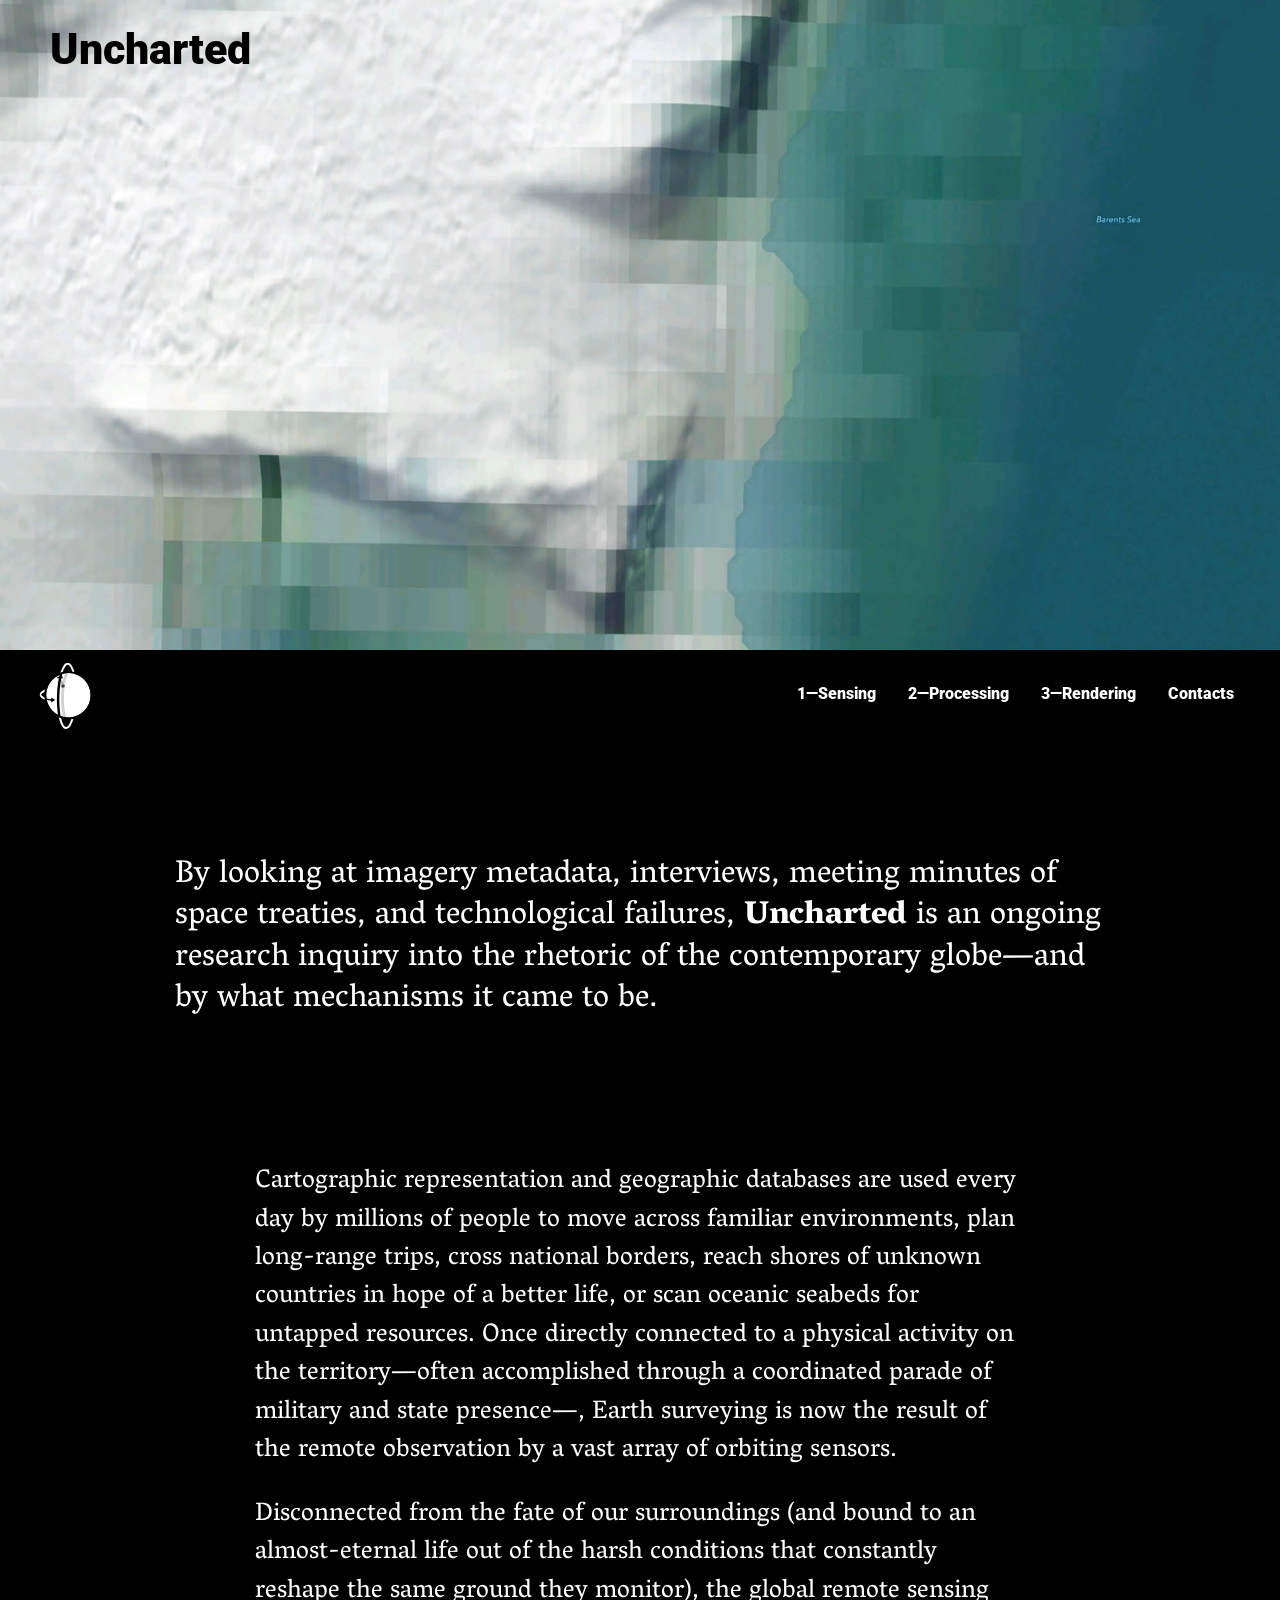
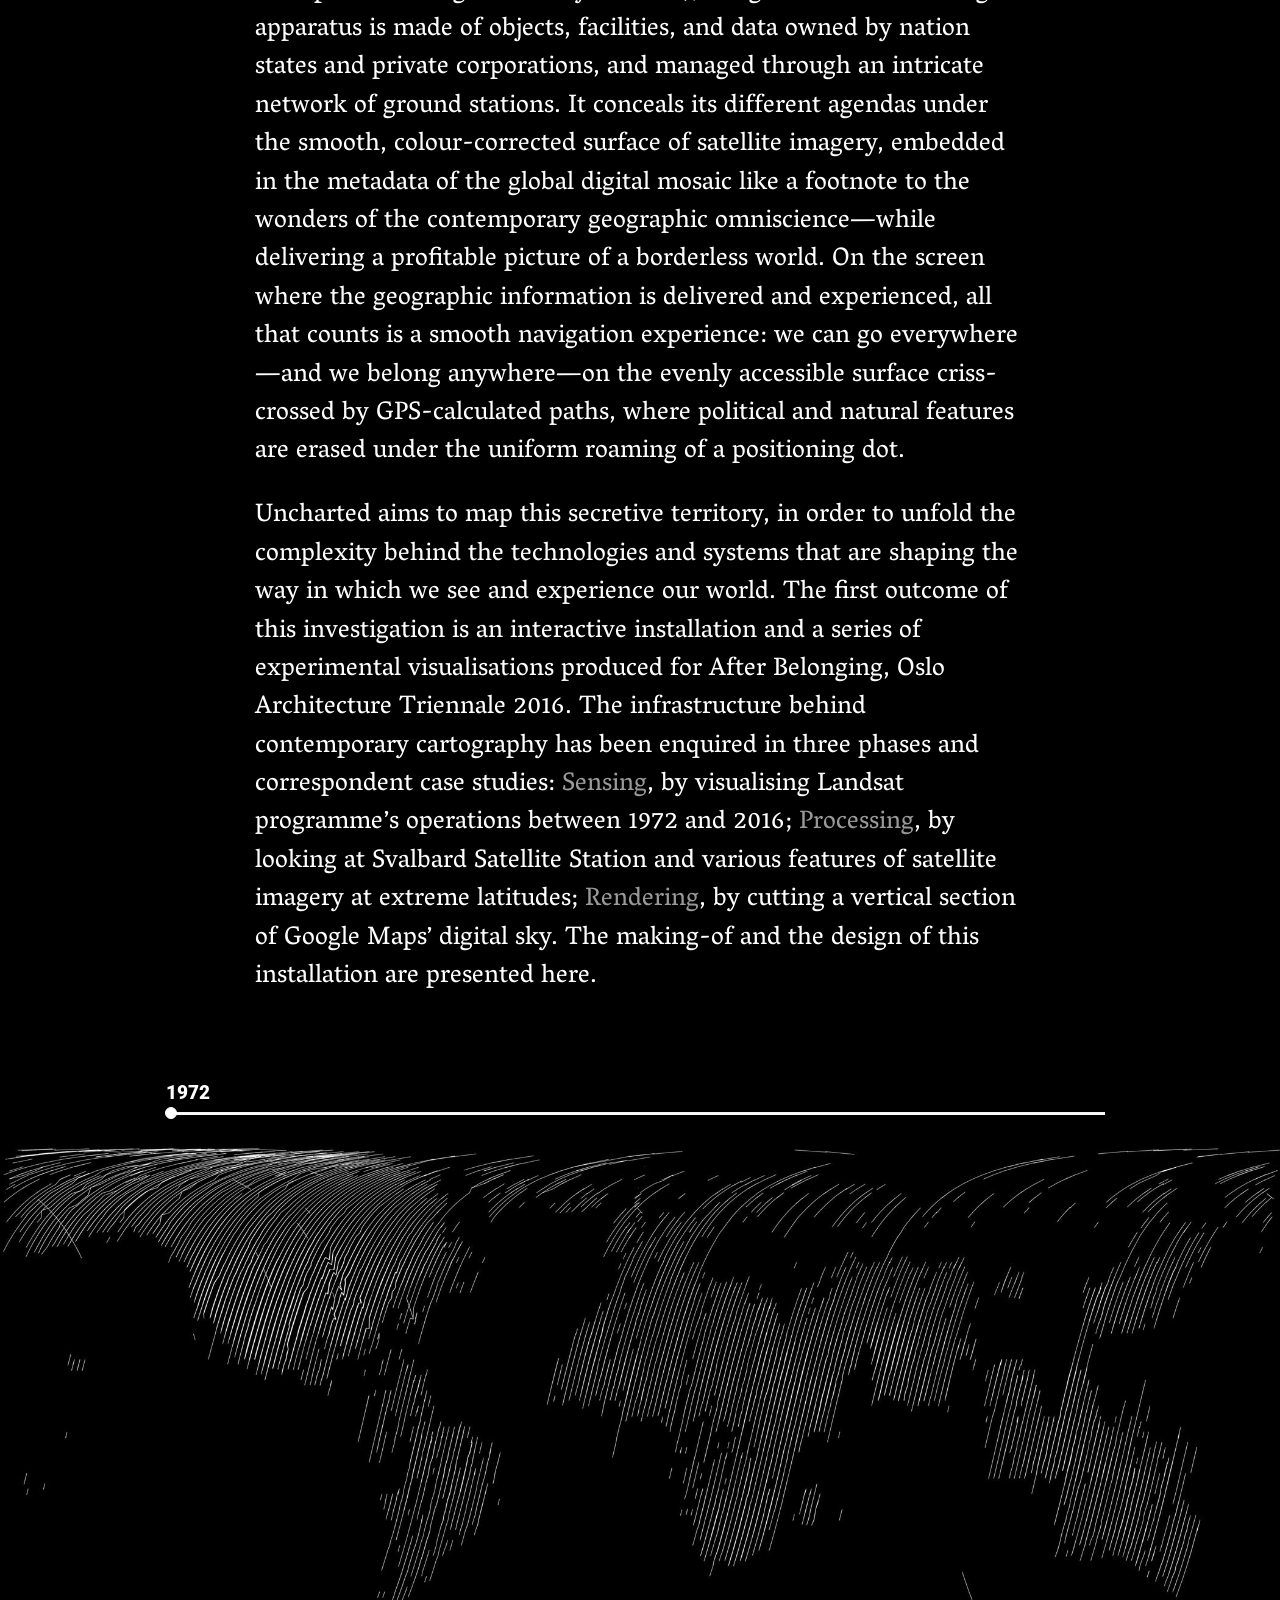
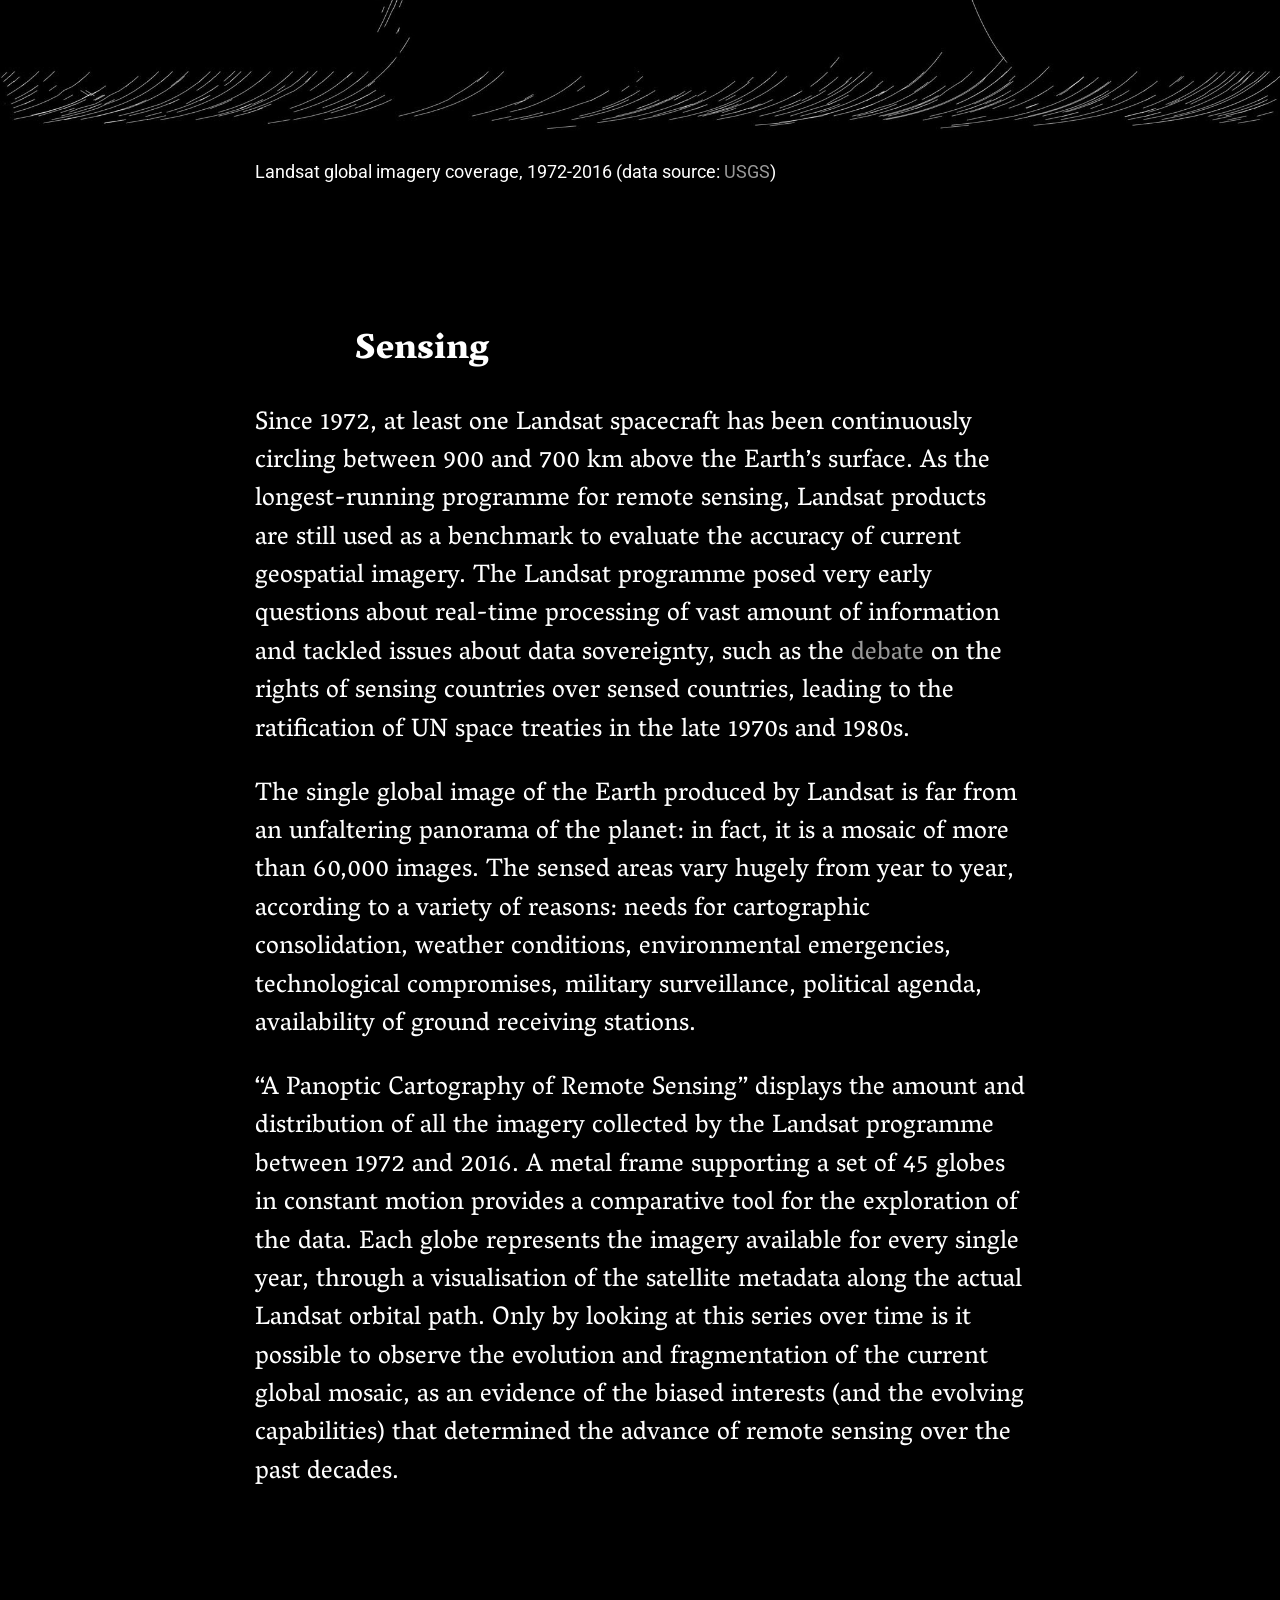
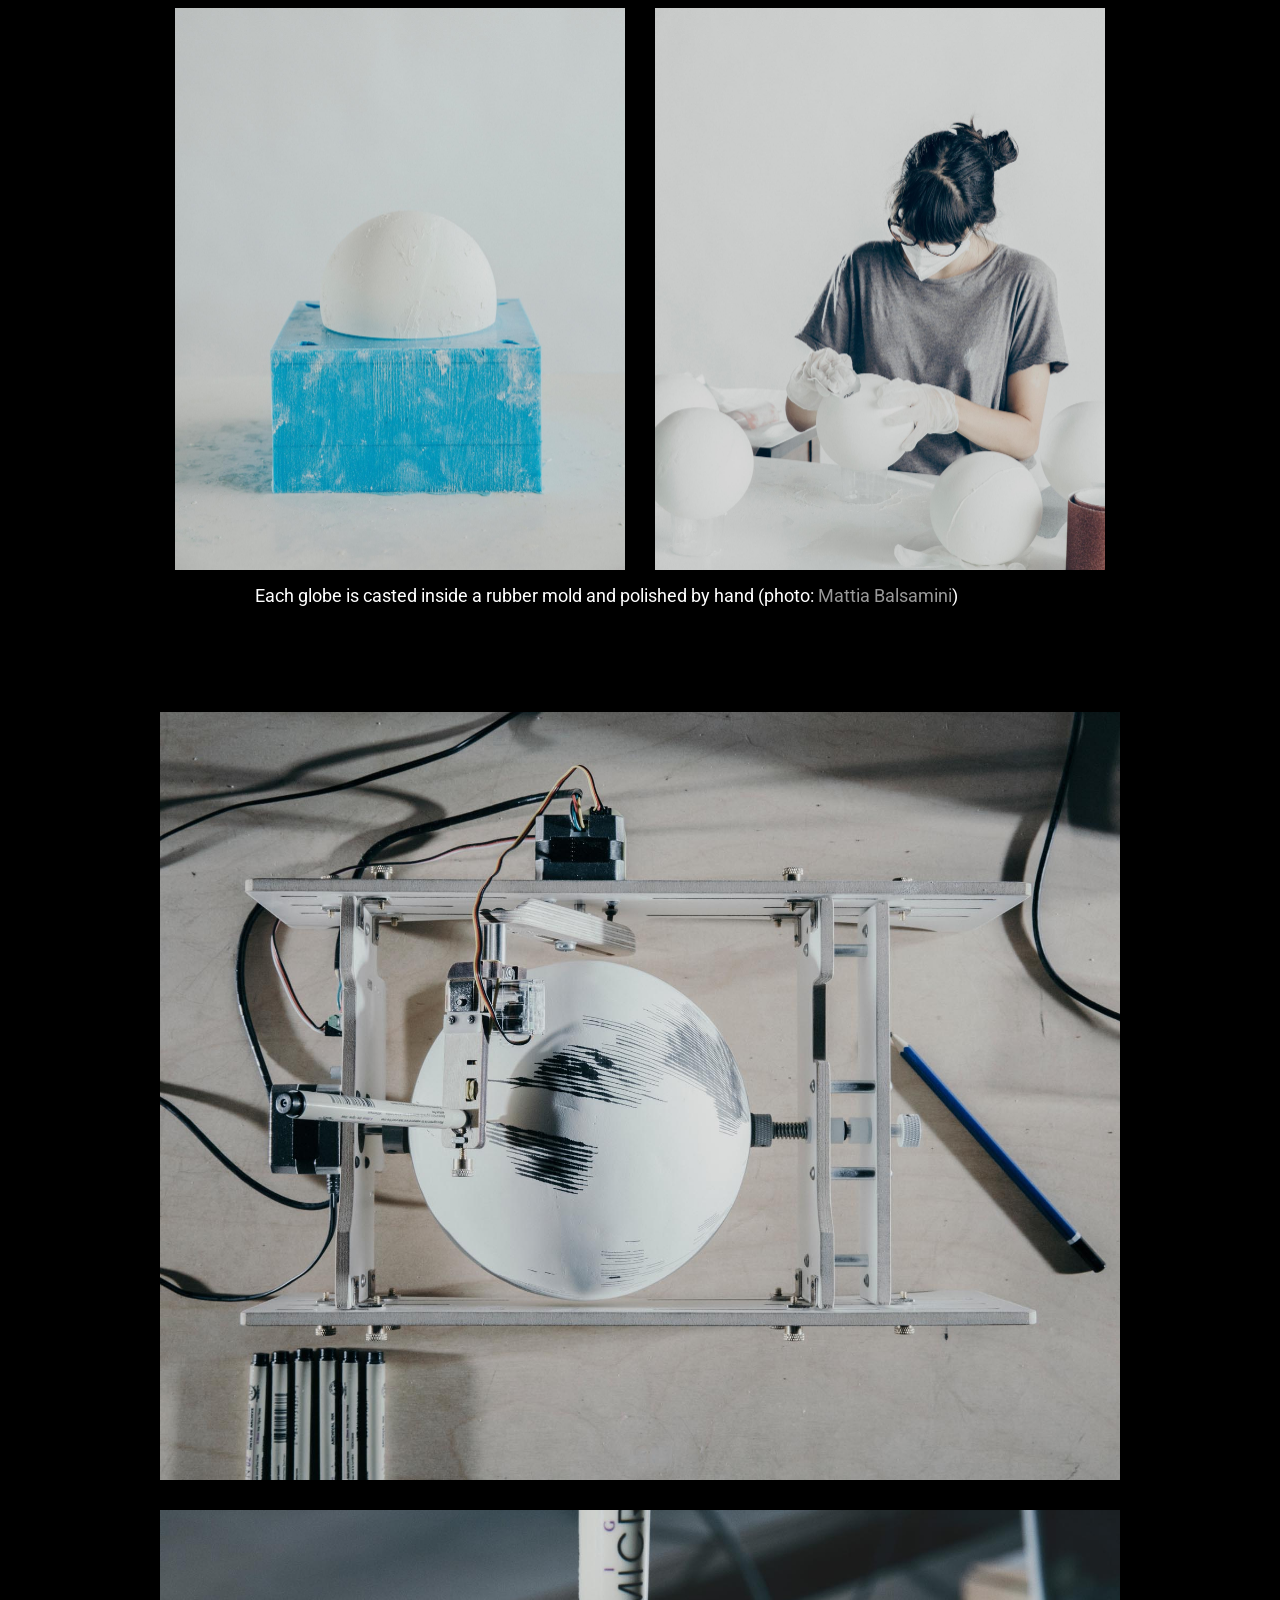
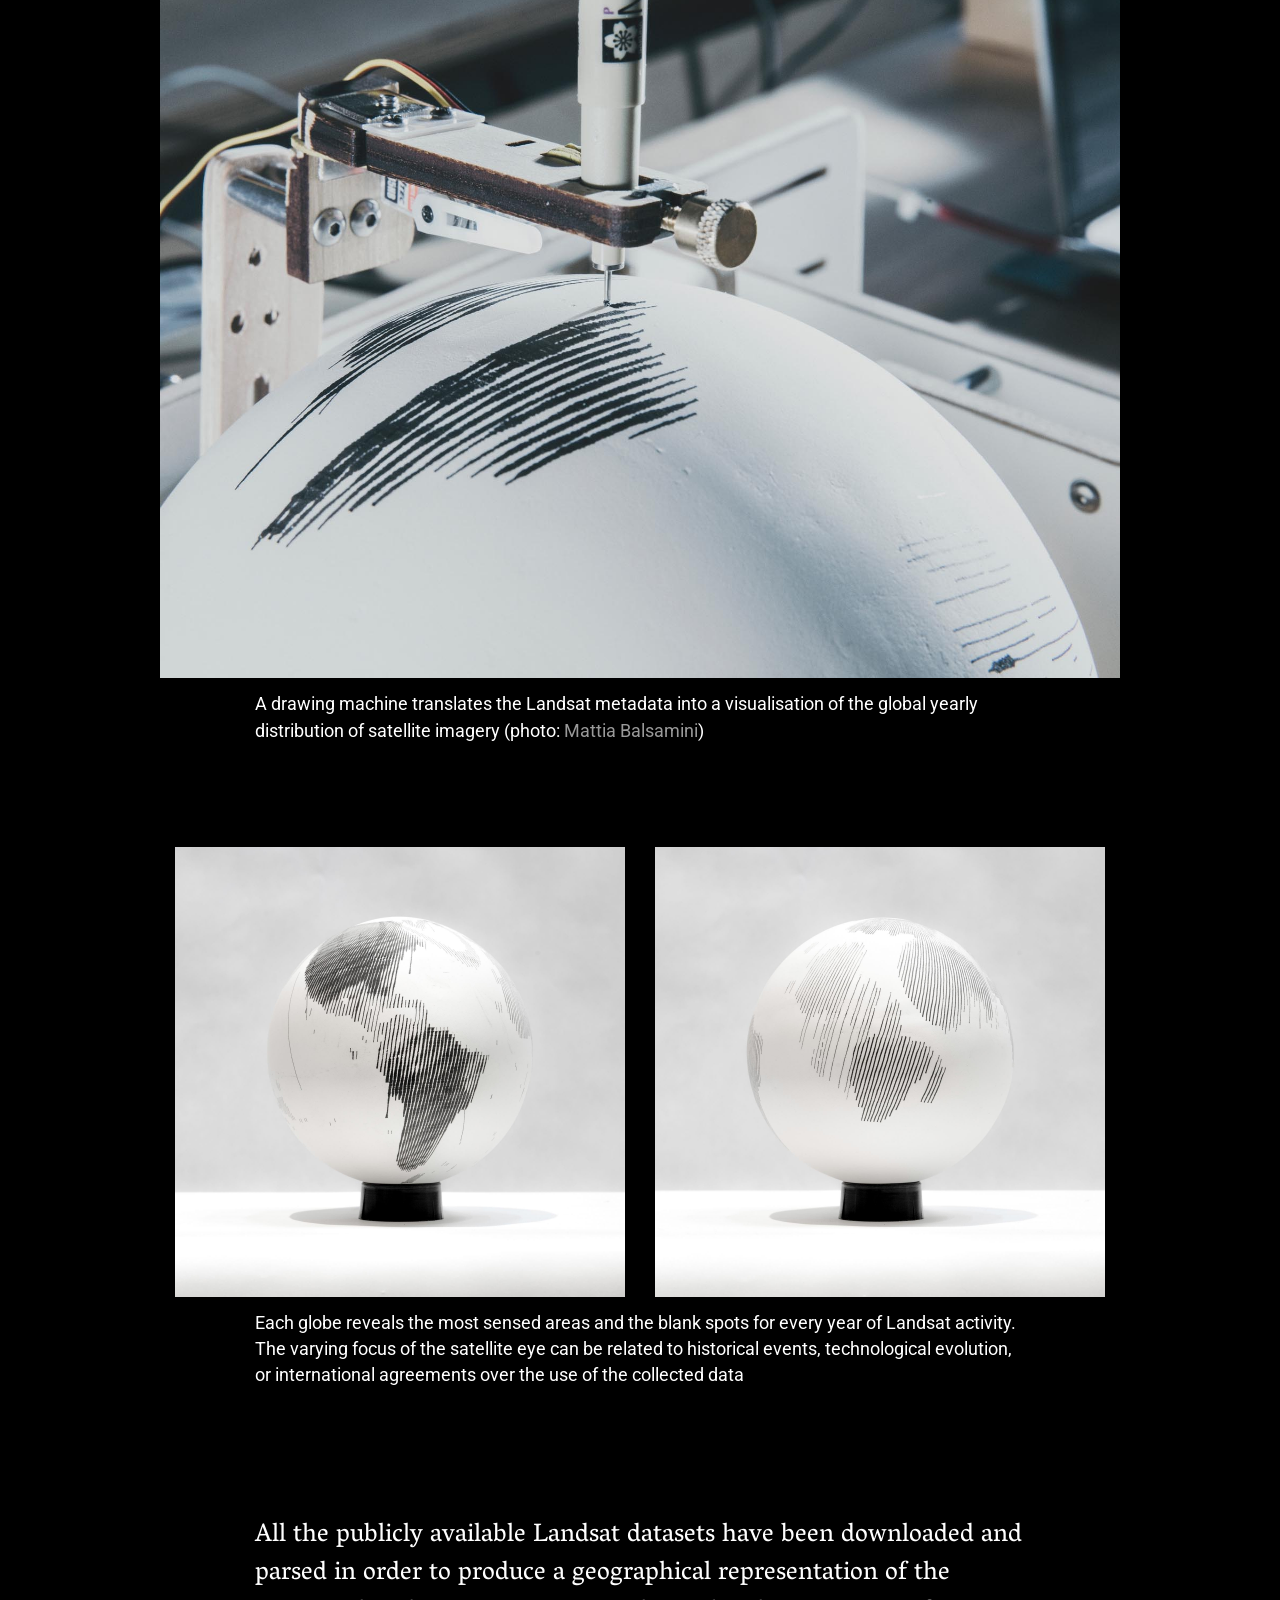
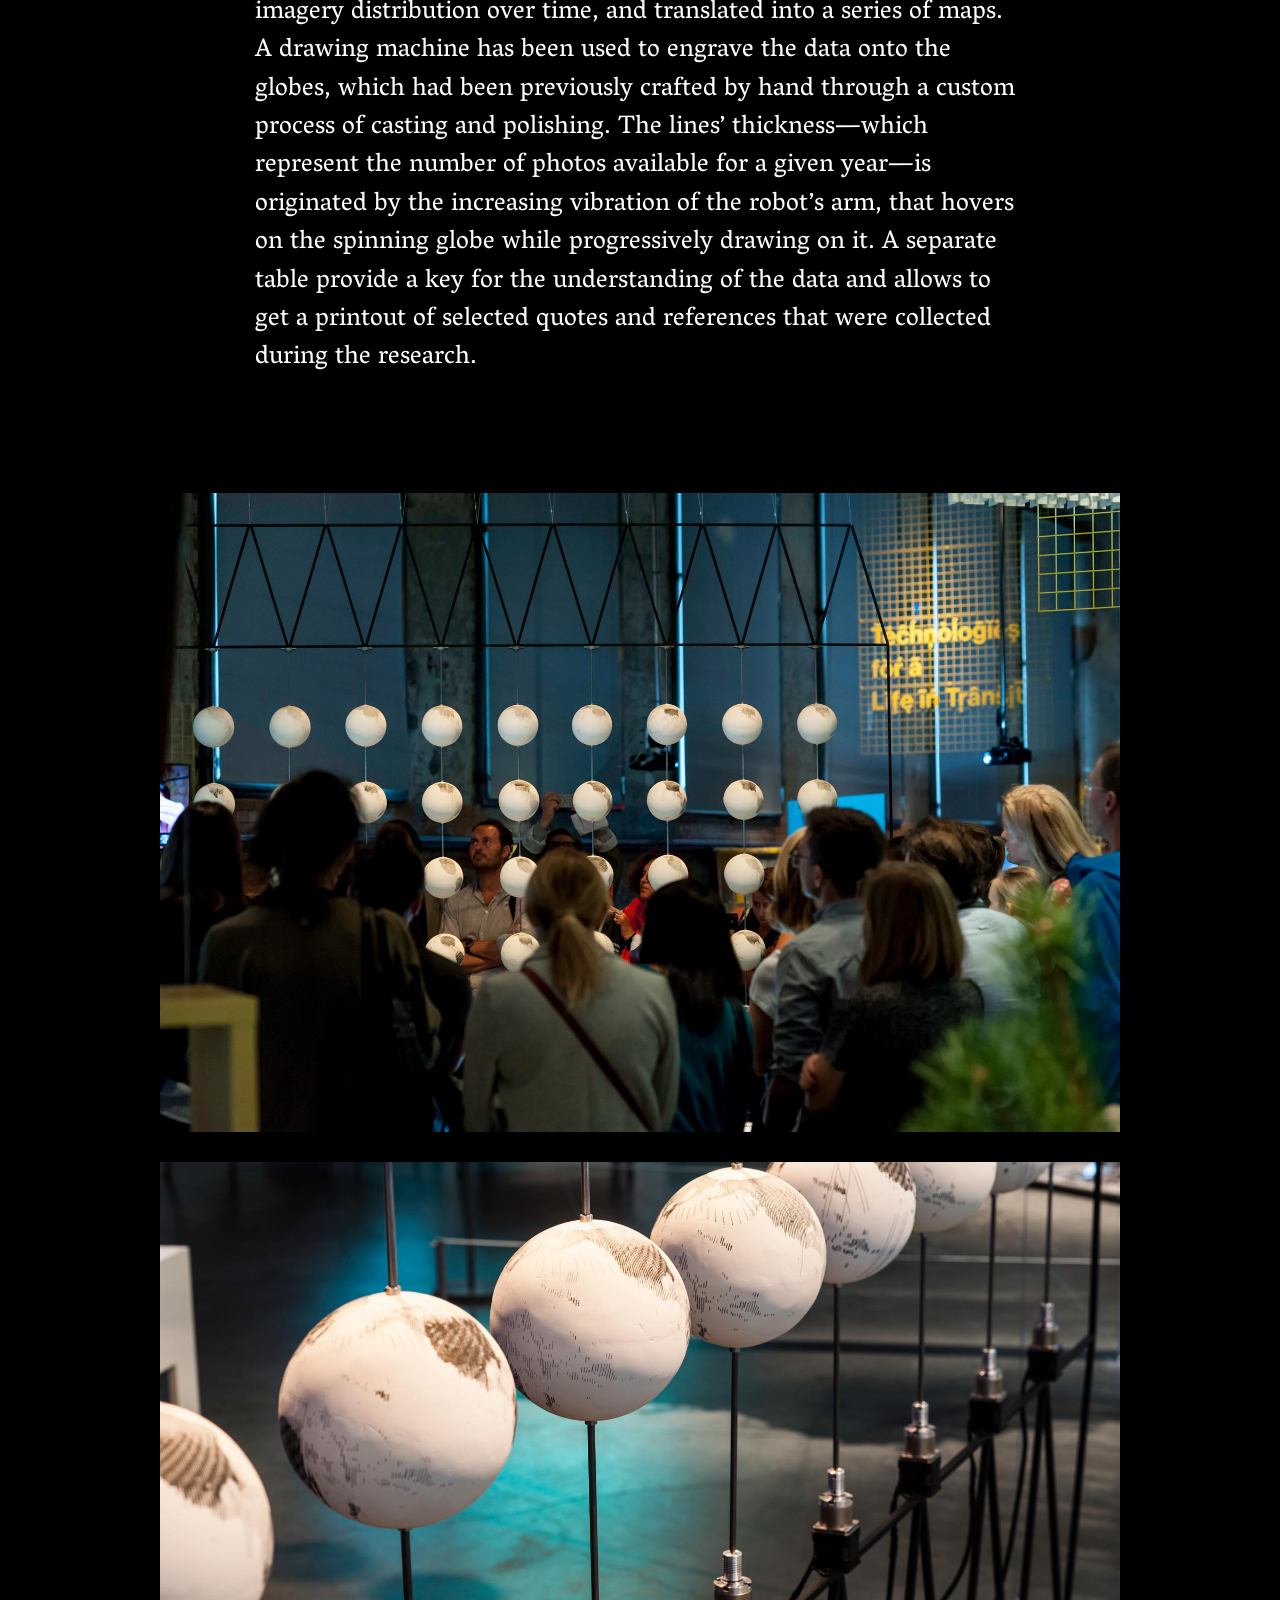
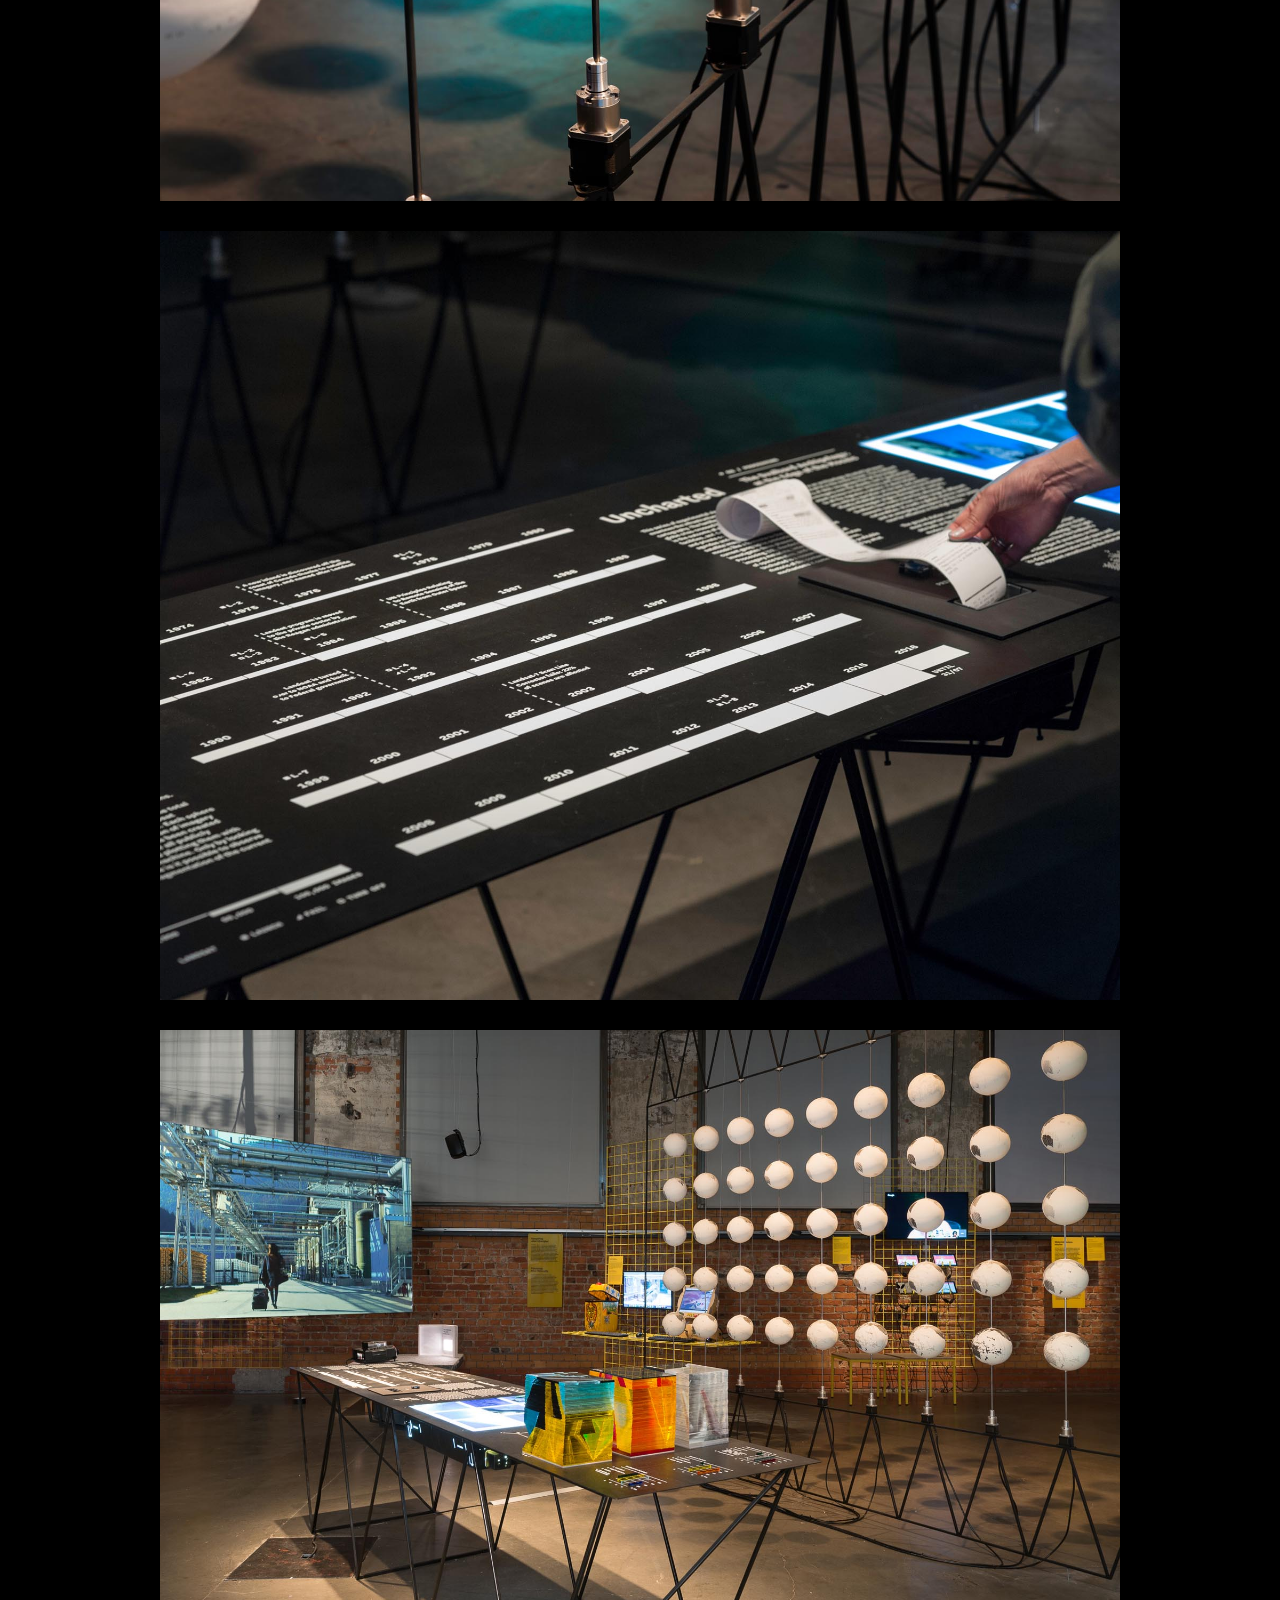
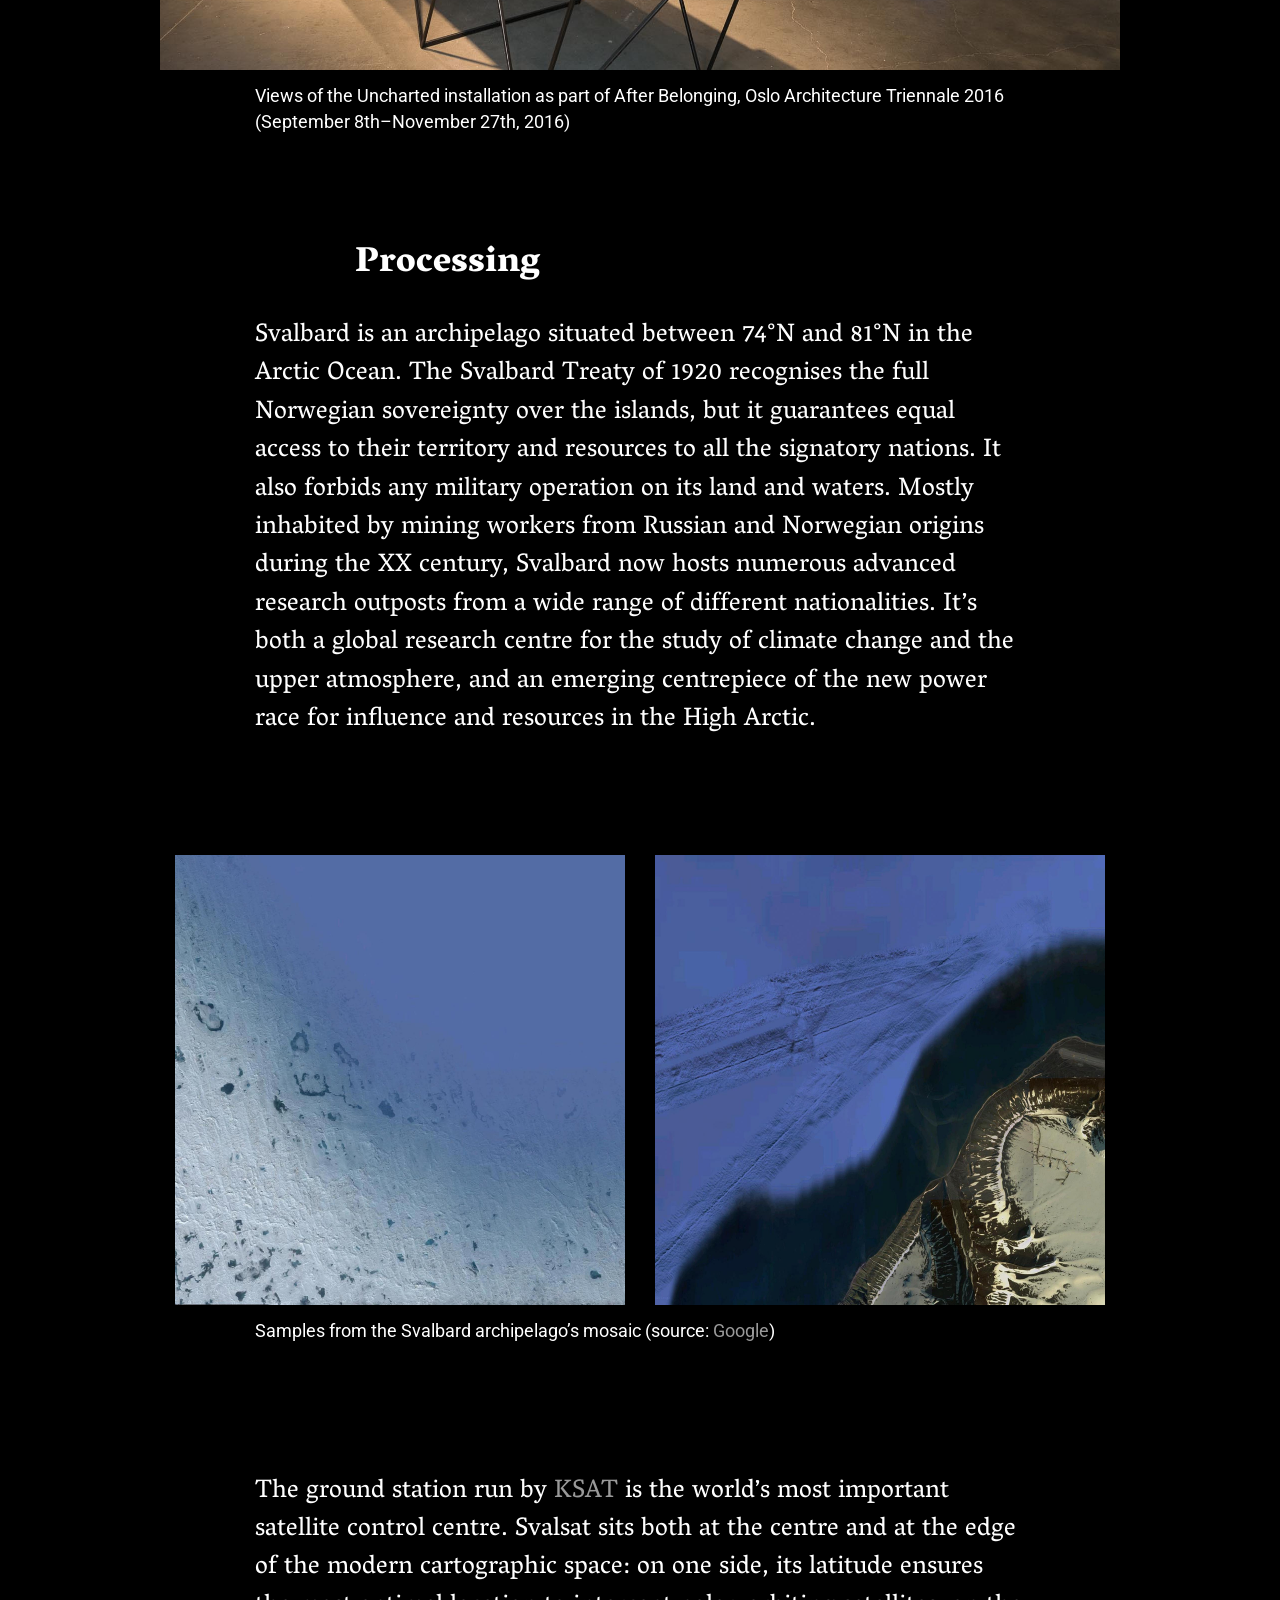
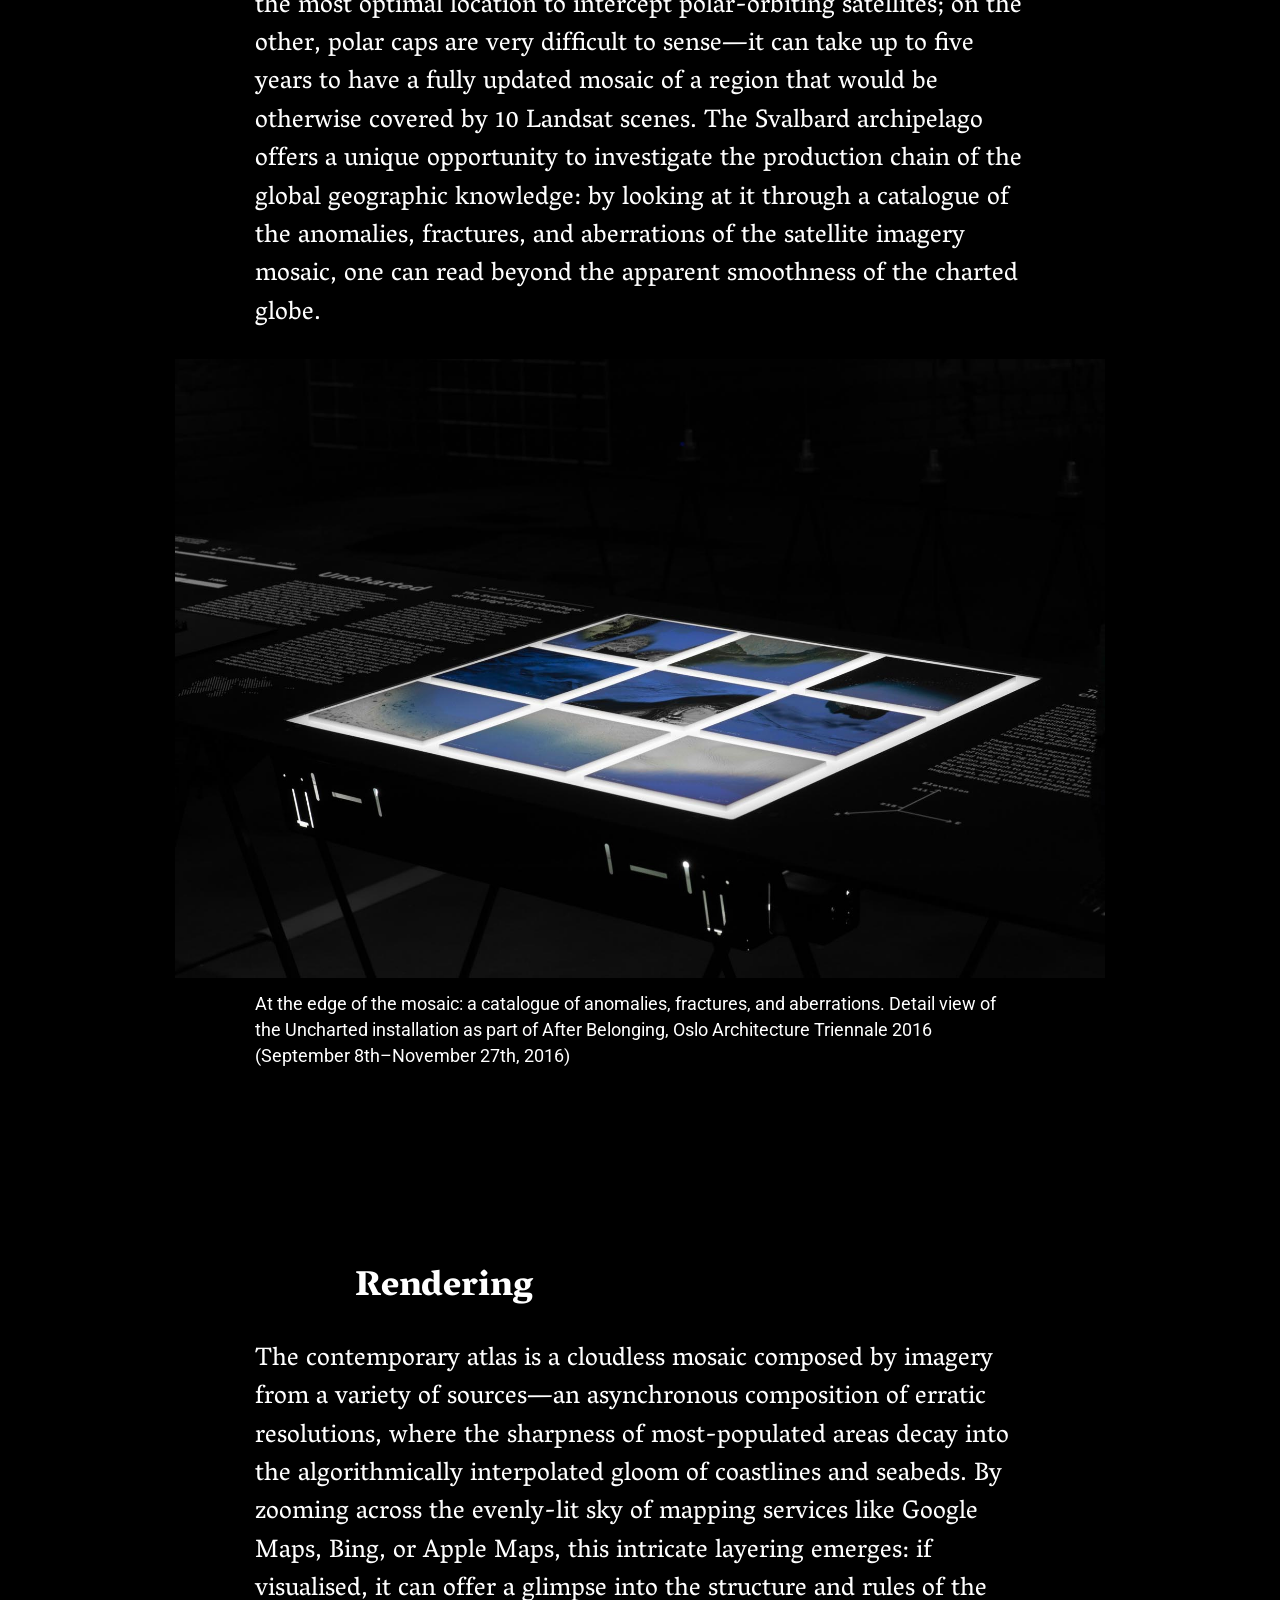
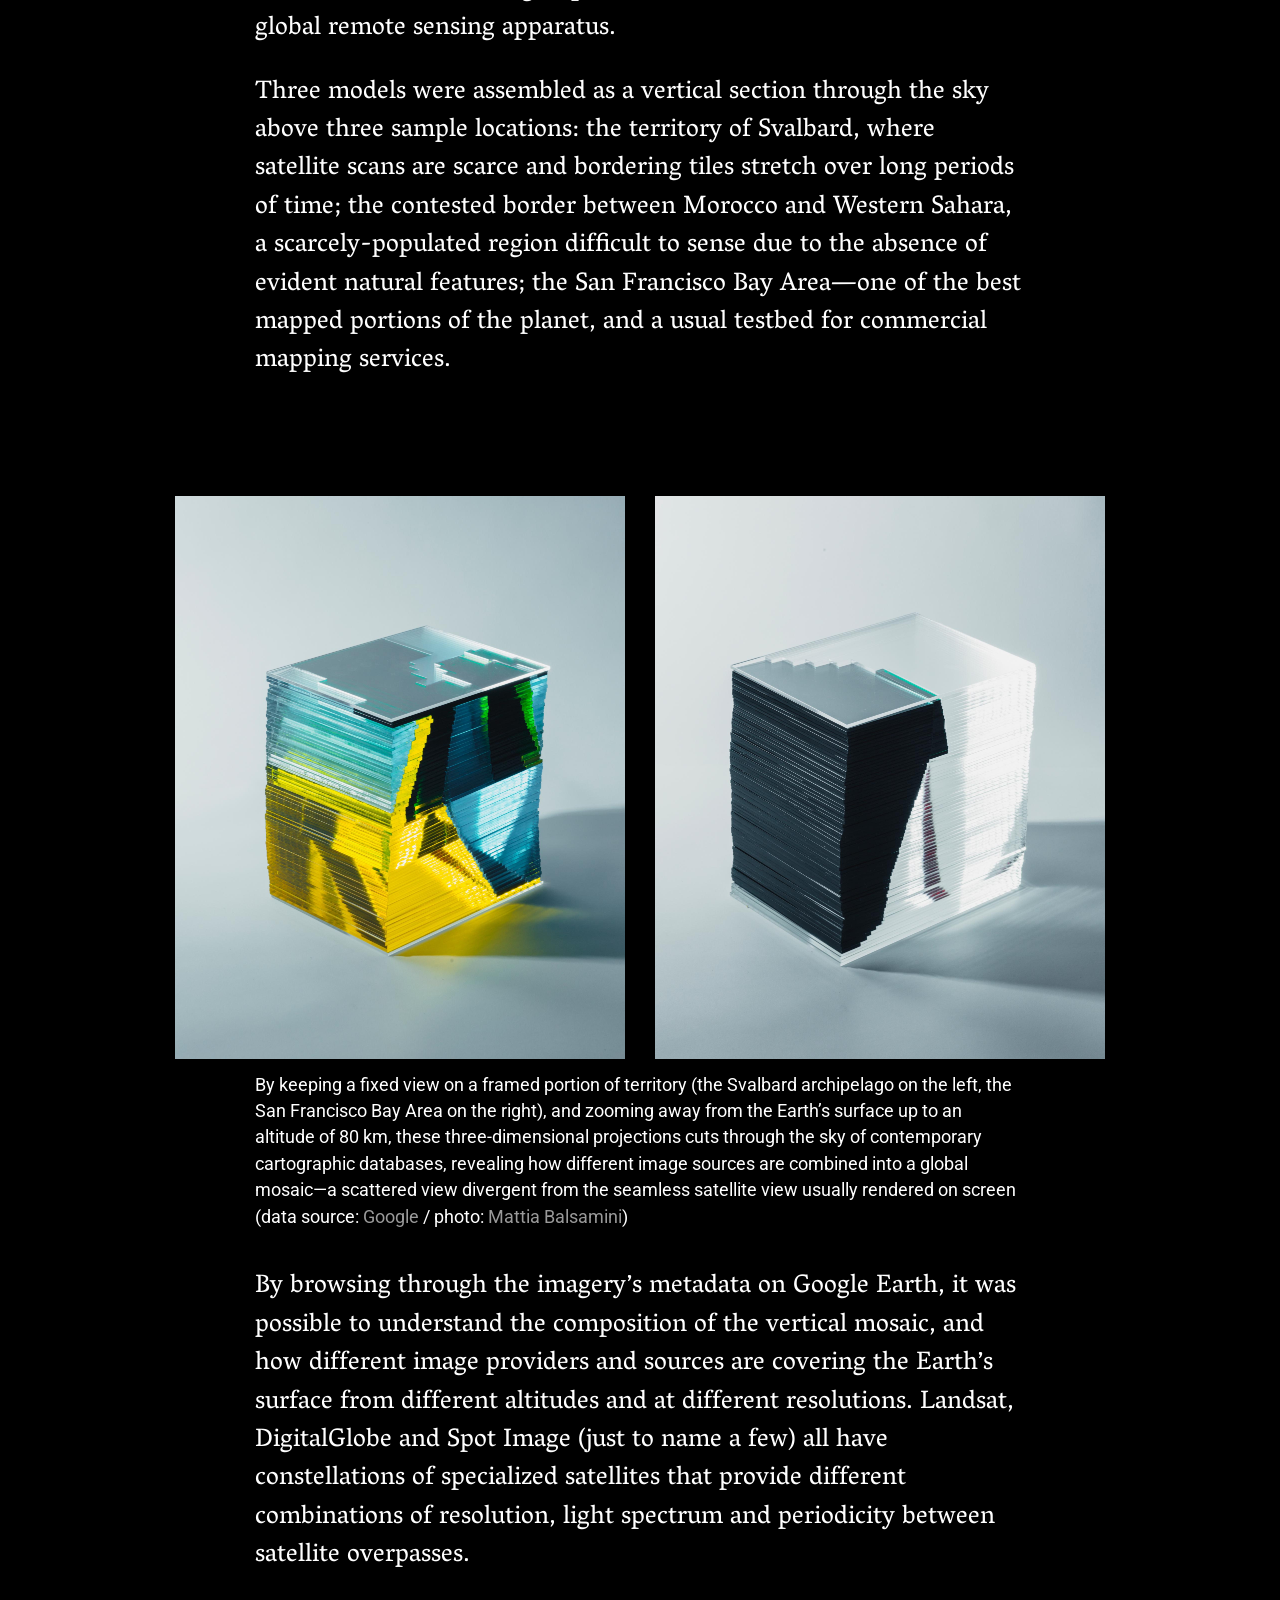
==== explore.html @ 9c5b3fd6 "Restore 2016 site for redeployment   - HTTPS on CDN script + OG meta tags   - Fix GLSL typo in inlin" ====
<!doctype html>
<html class="no-js" lang="en" dir="ltr">
  <head>
    <meta charset="utf-8">
    <meta http-equiv="x-ua-compatible" content="ie=edge">
    <meta content='width=device-width, initial-scale=1.0, maximum-scale=1.0, user-scalable=0' name='viewport' />
    <meta property="og:image" content="https://uncharted.ooo/images/explore/svalbardfb.jpg" />
    <title>Uncharted</title>
    <meta property="og:title" content="Uncharted" />
    <meta property="og:url" content="https://uncharted.ooo" />
    <link rel="stylesheet" href="css/foundation.min.css">
    <link href="css/nouislider.css" rel="stylesheet">
    <link rel="stylesheet" href="css/explore.css">
    <link rel="stylesheet" href="css/common.css">
    <link rel="icon" type="image/png" href="icon.png" />
    <link href="https://fonts.googleapis.com/css?family=Roboto:400,900" rel="stylesheet">
    <link href="https://fonts.googleapis.com/css?family=Vesper+Libre:400,900" rel="stylesheet">
  </head>

  <body>




    <div id="big-image-top" data-magellan-target="big-image-top" data-stellar-background-ratio="0.8" class="big-image-container no-padding">
      <h1 class="big-text"  onclick="window.location.href='index.html'" >Uncharted</h1>
    </div>

    <div id="big-image-compenser" class="noMobile"></div>

    <header class="nav_bar ">





      <div id="responsive-menu">

      <div class="top-bar-left">
          <ul class="dropdown menu" data-magellan>
          <li><a href="#big-image-top"><img id="logonav" src="images/explore/logo.svg"></a></li>
          </ul>
      </div>
        <div class="top-bar-right noMobile">
          <ul class="dropdown menu " data-magellan>
            <!-- <li><a class="cool" href="#research">Research</a></li> -->
            <li><a class="cool" href="#sensing">1&mdash;Sensing</a></li>
            <li><a class="cool" href="#processing">2&mdash;Processing</a></li>
            <li><a class="cool" href="#rendering">3&mdash;Rendering</a></li>
            <li><a class="cool" href="#contacts">Contacts</a></li>
          </ul>
        </div>
        <div class="top-bar-right noDesktop">

         <a id="menu">Menu</a>

          <ul id="menuMobile" class="f-dropdown dropdown menu" data-dropdown-content data-magellan aria-hidden="true" tabindex="-1" style="display: none;">
            <!-- <li><a class="cool" href="#research">Research</a></li> -->
            <li><a class="amobile" href="#sensing">1&mdash;Sensing</a></li>
            <li><a class="amobile" href="#processing">2&mdash;Processing</a></li>
            <li><a class="amobile" href="#rendering">3&mdash;Rendering</a></li>
            <li><a class="amobile" href="#contacts">Contacts</a></li>
          </ul>



        </div>
      </div>

    

</header>
       



    <div class="row">

      <div class="spacer"></div>
      <div class="large-12  medium-12 columns">

        <p class="explore-text medium" > 


        By looking at imagery metadata, interviews, meeting minutes of space treaties, and technological failures, 
        <span class="bold">Uncharted </span> is an ongoing research inquiry into the rhetoric of the contemporary globe—and by what mechanisms it came to be.




        </p>

        <div class="spacer"></div>
      </div>
    </div>




    <div class="row">
 
      <div id="research" data-magellan-target="research" data class="large-10 large-offset-1 medium-12 columns">

        <p class="explore-text">Cartographic representation and geographic databases are used every day by millions of people to move across familiar environments, plan long-range trips, cross national borders, reach shores of unknown countries in hope of a better life, or scan oceanic seabeds for untapped resources. Once directly connected to a physical activity on the territory—often accomplished through a coordinated parade of military and state presence—, Earth surveying is now the result of the remote observation by a vast array of orbiting sensors.
        </p>
        <p class="explore-text">


        Disconnected from the fate of our surroundings (and bound to an almost-eternal life out of the harsh conditions that constantly reshape the same ground they monitor), the global remote sensing apparatus is made of objects, facilities, and data owned by nation states and private corporations, and managed through an intricate network of ground stations. It conceals its different agendas under the smooth, colour-corrected surface of satellite imagery, embedded in the metadata of the global digital mosaic like a footnote to the wonders of the contemporary geographic omniscience—while delivering a profitable picture of a borderless world. On the screen where the geographic information is delivered and experienced, all that counts is a smooth navigation experience: we can go everywhere—and we belong anywhere—on the evenly accessible surface criss-crossed by GPS-calculated paths, where political and natural features are erased under the uniform roaming of a positioning dot.
        </p>
        <p class="explore-text">


        Uncharted aims to map this secretive territory, in order to unfold the complexity behind the technologies and systems that are shaping the way in which we see and experience our world. The first outcome of this investigation is an interactive installation and a series of experimental visualisations produced for After Belonging, Oslo Architecture Triennale 2016. The infrastructure behind contemporary cartography has been enquired in three phases and correspondent case studies: <a class="" href="#sensing">Sensing</a>, by visualising Landsat programme’s operations between 1972 and 2016; <a class="" href="#processing">Processing</a>, by looking at Svalbard Satellite Station and various features of satellite imagery at extreme latitudes; <a class="" href="#rendering">Rendering</a>, by cutting a vertical section of Google Maps’ digital sky. The making-of and the design of this installation are presented here.

        </p>

      </div>
    </div>

<div id="touchMap">
    <div class="row">


      <div class="spacer" id="sensing" data-magellan-target="sensing" ></div>
      <div class="small-12 columns ">
        <div id="slider-step"></div>
      </div>
    </div>

    <embed id="slider-step-image"  src="images/texture/drawn_1972.jpg" />

    <div id="hand-holder"><img id="handimg" src="images/hand.svg" /></div>

</div>
  <div class="row">
    <div class="large-10 large-offset-1 columns">
      <p class="explore-text excerpt">Landsat global imagery coverage, 1972-2016 (data source: <a target="_blank" href="http://landsat.usgs.gov/USGSLandsatGlobalArchive.php">USGS</a>)</p>
    </div>
    <div class="spacer"></div>
  </div>



    <div class="row">
      <div class="large-10 large-offset-1 medium-12 columns">
        <div class="spacer" ></div>

        <h3  class="explore-text subtitle">Sensing</h3>

      </div>
    </div>


    <div class="row">
    
      <div data class="large-10 large-offset-1 medium-12 columns">

        <p class="explore-text">Since 1972, at least one Landsat spacecraft has been continuously circling between 900 and 700 km above the Earth’s surface. As the longest-running programme for remote sensing, Landsat products are still used as a benchmark to evaluate the accuracy of current geospatial imagery. The Landsat programme posed very early questions about real-time processing of vast amount of information and tackled issues about data sovereignty, such as the <a target="_blank" href="http://www.spacelaw.olemiss.edu/resources/pdfs/unprincip.pdf">debate</a> on the rights of sensing countries over sensed countries, leading to the ratification of UN space treaties in the late 1970s and 1980s.

        </p>
        <p class="explore-text">


        The single global image of the Earth produced by Landsat is far from an unfaltering panorama of the planet: in fact, it is a mosaic of more than  60,000 images. The sensed areas vary hugely from year to year, according to a variety of reasons: needs for cartographic consolidation, weather  conditions, environmental emergencies, technological compromises, military surveillance, political agenda, availability of ground receiving  stations. 
  
        </p>
        <p class="explore-text">
  
        “A Panoptic Cartography of Remote Sensing” displays the amount and distribution of all the imagery collected by the Landsat programme between 1972  and 2016. A metal frame supporting a set of 45 globes in constant motion provides a comparative tool for the exploration of the data. Each globe represents the imagery available for every single year, through a visualisation of the satellite metadata along the actual Landsat orbital path.  Only by looking at this series over time is it possible to observe the evolution and fragmentation of the current global mosaic, as an evidence of the biased interests (and the evolving capabilities) that determined the advance of remote sensing over the past decades.
  
        </p>

         <div class="spacer"></div>

      </div>
    </div>



    <div class="row">
      <div class="medium-6 small-12 columns">
      <img src="images/explore/Uncharted_Balsamini_StudioFolder_08.jpg">
      <div class="spacer noDesktop"></div>
        
      
      </div>
      <div class="medium-6 small-12 columns">
        
        <img src="images/explore/Uncharted_Balsamini_StudioFolder_15.jpg">
      
      </div>
    </div>
    <div class="row">
      <div class="large-10 large-offset-1 columns">
         <p class="explore-text excerpt">Each globe is casted inside a rubber mold and polished by hand (photo: <a target="_blank" href="http://www.mattiabalsamini.com/">Mattia Balsamini</a>)</p>
      </div>
    </div>


    <div class="spacer"></div>

       <div class="row">
 

      <div  class="large-12 columns no-padding"   >
        
        <img alt="" src="images/explore/Uncharted_Balsamini_StudioFolder_22.jpg">

      </div>
    </div>

   <div class="row">
      <div class="spacer_small"></div>
      <div  class="large-12 columns no-padding "   >
        
        <img alt="" src="images/explore/Uncharted_Balsamini_StudioFolder_23.jpg">

      </div>
    </div>
      <div class="row">
      <div class="large-10 large-offset-1 columns">
         <p class="explore-text excerpt">A drawing machine translates the Landsat metadata into a visualisation of the global yearly distribution of satellite imagery (photo: <a target="_blank" href="http://www.mattiabalsamini.com/">Mattia Balsamini</a>)</p>
      </div>
 
    </div>

    <div class="spacer"></div>

    <div class="row">

      <div class="medium-6 small-12 columns ">
        <img src="images/explore/aligned_0070_DSC_0729.jpg">
        <div class="spacer noDesktop"></div>

      </div>
      <div class="medium-6 small-12 columns ">
        <img src="images/explore/aligned_0089_DSC_0748.jpg">
      </div>

    </div>

    <div class="row">
      <div class="large-10 large-offset-1 columns">
         <p class="explore-text excerpt">Each globe reveals the most sensed areas and the blank spots for every year of Landsat activity. The varying focus of the satellite eye can be related to historical events, technological evolution, or international agreements over the use of the collected data
        </p>
      </div>
    </div>
    <div class="spacer"></div>


    <div class="row">
    
      <div data class="large-10 large-offset-1 medium-12 columns">

        <p class="explore-text">

        All the publicly available Landsat datasets have been downloaded and parsed in order to produce a geographical representation of the imagery  distribution over time, and translated into a series of maps. A drawing machine has been used to engrave the data onto the globes, which had been  previously crafted by hand through a custom process of casting and polishing. The lines’ thickness—which represent the number of photos available   for a given year—is originated by the increasing vibration of the robot’s arm, that hovers on the spinning globe while progressively drawing on it.   A separate table provide a key for the understanding of the data and allows to get a printout of selected quotes and references that were collected   during the research.
        
        </p>

      </div>
    </div>

    <div class="spacer"></div>

       <div class="row">
 

      <div id="doga-installation" class="large-12 columns no-padding"   >
        
        <img alt="Installation at DOGA" src="images/explore/Uncharted_After-Belonging_StudioFolder_01.jpg">

      </div>
     </div>


    <div class="spacer_small"></div>

       <div class="row">
 

      <div id="doga-installation" class="large-12 columns no-padding"   >
        
        <img alt="Installation at DOGA" src="images/explore/Uncharted_After-Belonging_StudioFolder_04.jpg">

      </div>
    </div>


      <div class="spacer_small"></div>

       <div class="row">
 

      <div id="doga-installation" class="large-12 columns no-padding"   >
        
        <img alt="Installation at DOGA" src="images/explore/Uncharted_After-Belonging_StudioFolder_13.jpg">

      </div>
    </div>



    <div class="spacer_small"></div>

       <div class="row">
 

      <div id="doga-installation" class="large-12 columns no-padding" >
        
        <img alt="Installation at DOGA" src="images/explore/After-Belonging_Uncharted_OAT-11.jpg">

      </div>
      
      </div>
      <div class="row">
      <div class="large-10 large-offset-1 columns">
         <p class="explore-text excerpt">Views of the Uncharted installation as part of After Belonging, Oslo Architecture Triennale 2016 (September 8th–November 27th, 2016)</p>
      </div>
      
    </div>






    <div class="row">
      <div class="large-10 large-offset-1 medium-12 columns">
        <div class="spacer" id="processing" data-magellan-target="processing" ></div>

        <h3  class="explore-text subtitle">Processing</h3>

      </div>
    </div>

    <div class="row">
    
      <div  data class="large-10 large-offset-1 medium-12 columns">

        <p class="explore-text">Svalbard is an archipelago situated between 74°N and 81°N in the Arctic Ocean. The Svalbard Treaty of 1920 recognises the full Norwegian sovereignty over the islands, but it guarantees equal access to their territory and resources to all the signatory nations. It also forbids any military operation on its land and waters. Mostly inhabited by mining workers from Russian and Norwegian origins during the XX century, Svalbard now hosts numerous advanced research outposts from a wide range of different nationalities. It’s both a global research centre for the study of climate change and the upper atmosphere, and an emerging centrepiece of the new power race for influence and resources in the High Arctic.
        </p>
      </div>
    </div>
  <div class="spacer"></div>

    <div class="row">

      <div class="medium-6 small-12 columns ">
        <img src="images/explore/Svalbard 01.jpg">
        <div class="spacer noDesktop"></div>

      </div>
      <div class="medium-6 small-12 columns ">
        <img src="images/explore/Svalbard 04.jpg">
      </div>

    </div>



      </div>
      <div class="row">
      <div class="large-10 large-offset-1 columns">
         <p class="explore-text excerpt">Samples from the Svalbard archipelago’s mosaic (source: <a target="_blank" href="https://www.google.it/maps/@78.2443332,15.3314935,10660m/data=!3m1!1e3">Google</a>)</p>
      </div>

    </div>
    
    <div class="spacer"></div>




    <div class="row">
    
      <div  data class="large-10 large-offset-1 medium-12 columns">



        <p class="explore-text">

        The ground station run by <a href="http://www.ksat.no/" target="_blank" >KSAT</a>  is the world’s most important satellite control centre. Svalsat sits both at the centre and at the edge of the modern cartographic space: on one side, its latitude ensures the most optimal location to intercept polar-orbiting satellites; on the other, polar caps are very difficult to sense—it can take up to five years to have a fully updated mosaic of a region that would be otherwise covered by 10 Landsat scenes. The Svalbard archipelago offers a unique opportunity to investigate the production chain of the global geographic knowledge: by looking at it through a catalogue of the anomalies, fractures, and aberrations of the satellite imagery mosaic, one can read beyond the apparent smoothness of the charted globe.

      
        </p>

      </div>
    </div>





    <div class="row">
      <div class="large-12 columns "   >
        <img alt="" src="images/explore/Uncharted_After-Belonging_StudioFolder_lightbox.jpg">
      </div>


      </div>
      <div class="row">
      <div class="large-10 large-offset-1 columns">
         <p class="explore-text excerpt">At the edge of the mosaic: a catalogue of anomalies, fractures, and aberrations. Detail view of the Uncharted installation as part of After Belonging, Oslo Architecture Triennale 2016 (September 8th–November 27th, 2016)</p>
      </div>
     
    </div>

  <div class="spacer"></div>



    <div class="row">
      <div class="large-10 large-offset-1 medium-12 columns">
        <div class="spacer" id="rendering" data-magellan-target="rendering"></div>

        <h3   class="explore-text subtitle">Rendering</h3>

      </div>
    </div>


   <div class="row">
    
      <div data class="large-10 large-offset-1 medium-12 columns">

        <p class="explore-text">
          The contemporary atlas is a cloudless mosaic composed by imagery from a variety of sources—an asynchronous composition of erratic resolutions, where the sharpness of most-populated areas decay into the algorithmically interpolated gloom of coastlines and seabeds. By zooming across the evenly-lit sky of mapping services like Google Maps, Bing, or Apple Maps, this intricate layering emerges: if visualised, it can offer a glimpse into the structure and rules of the global remote sensing apparatus. 

        </p>
        <p class="explore-text">
          Three models were assembled as a vertical section through the sky above three sample locations: the territory of Svalbard, where satellite scans are scarce and bordering tiles stretch over long periods of time; the contested border between Morocco and Western Sahara, a scarcely-populated region difficult to sense due to the absence of evident natural features; the San Francisco Bay Area—one of the best mapped portions of the planet, and a usual testbed for commercial mapping services.

        </p>

    </div>
  </div>


  <div class="spacer"></div>

    <div class="row">

      <div class="medium-6 small-12 columns">
        <img src="images/explore/Uncharted_Models_Balsamini_StudioFolder_01.jpg">
    
      
      </div>
      <div class="medium-6 small-12 columns noMobile">
        <img src="images/explore/Uncharted_Models_Balsamini_StudioFolder_07.jpg">

      
      </div>
    </div>
    <div class="row">

      <div class="large-10 large-offset-1 columns">
        <p class="explore-text excerpt noMobile">By keeping a fixed view on a framed portion of territory (the Svalbard archipelago on the left, the San Francisco Bay Area on the right), and zooming away from the Earth’s surface up to an altitude of 80 km, these three-dimensional projections cuts through the sky of contemporary cartographic databases, revealing how different image sources are combined into a global mosaic—a scattered view divergent from the seamless satellite view usually rendered on screen (data source: <a target="_blank" href="https://www.google.com/maps/@40.4068429,16.4302092,12011005m/data=!3m1!1e3">Google</a>  / photo: <a target="_blank" href="http://www.mattiabalsamini.com/">Mattia Balsamini</a>)
        </p>

        <p class="explore-text excerpt noDesktop">By keeping a fixed view on a framed portion of territory of the Svalbard archipelago, and zooming away from the Earth’s surface up to an altitude of 80 km, these three-dimensional projections cuts through the sky of contemporary cartographic databases, revealing how different image sources are combined into a global mosaic—a scattered view divergent from the seamless satellite view usually rendered on screen (data source: <a target="_blank" href="https://www.google.com/maps/@40.4068429,16.4302092,12011005m/data=!3m1!1e3">Google</a>  / photo: <a target="_blank" href="http://www.mattiabalsamini.com/">Mattia Balsamini</a>)</p>
      </div>

    </div>




   <div class="row">
    
      <div data class="large-10 large-offset-1 medium-12 columns">



        <p class="explore-text">
          By browsing through the imagery’s metadata on Google Earth, it was possible to understand the composition of the vertical mosaic, and how different image providers and sources are covering the Earth’s surface from different altitudes and at different resolutions. Landsat, DigitalGlobe and Spot Image (just to name a few) all have constellations of specialized satellites that provide different combinations of resolution, light spectrum and periodicity between satellite overpasses.

        
        </p>

      </div>
    </div>


    <div class="row">
      <div class="spacer"></div>
      <div  class="large-12 columns no-padding "   >
        
        <img alt="" src="images/explore/Uncharted_After-Belonging_StudioFolder_15.jpg">

      </div>
    </div>




    <div class="row">

      <div class="spacer" id="contacts" data-magellan-target="contacts"></div>
      <div class="large-12  medium-12 columns">

        <p class="explore-text medium" > 


        Uncharted is an ongoing research project. We’re looking for contributors, collaborators and institutions to help us developing this project further and expand its potential. <a  target="_blank" href="mailto:folder@studiofolder.it">Write us</a> if you want to get in touch. 




        </p>

        <div class="spacer"></div>
      </div>
    </div>


         





      <div class="row">
    
        <div class="large-12  medium-12 columns">
          <p class="explore-text footnotes" id="footnotes">
  
          <span class="bold" id="credits" data-magellan-target="credits" >Uncharted&mdash;Footnotes to the Atlas</span>
  
           is an installation originally commissioned by the After Belonging Agency (Lluís Alexandre Casanovas Blanco, Ignacio González Galán, Carlos Mínguez Carrasco, Alejandra Navarrete Llopis, Marina Otero Verzier), curators of the Oslo Architecture Triennale 2016, as part of the "On Residence" exhibition at DOGA Norwegian Centre for Design and Architecture (September 8th–November 27th, 2016). 
          </p>
          <p class="explore-text footnotes">
  
          Research and design: <a target="_blank" href="http://www.studiofolder.it">Folder</a>  (Marco Ferrari, Elisa Pasqual, 

          <a target="_blank" class="stealth" href="https://www.behance.net/abusi">Alessandro Busi</a>, 
           <a target="_blank" class="stealth" href="http://aarongillett.com">Aaron Gillett</a>, 

          <a target="_blank" class="stealth" href="http://pietroleoni.com">Pietro Leoni</a>,   

          <a target="_blank" class="stealth" href="http://francescalucchitta.tumblr.com">Francesca Lucchitta</a>, 
          <a target="_blank" class="stealth" href="http://www.giovannipignoni.com">Giovanni Pignoni</a>, 
          <a target="_blank" class="stealth" href="https://www.behance.net/ma_po">Mariasilvia Poltronieri</a>) / Design and production: 
          <a target="_blank" href="http://www.studiofolder.it">Folder</a> and  
          <a target="_blank" href="http://www.gisto.net" >Gisto</a> (Alessandro Mason) / Special thanks to Giovanni De Francesco.
          </p>
        </div>
      </div>






    <script src="js/vendor/jquery.js"></script>
    <script src="js/vendor/what-input.js"></script>
    <script src="js/vendor/foundation.min.js"></script>
    <script src="js/jquery.stellar.min.js"></script>
    <script src="js/nouislider.min.js"></script>
  
    





    

    <script > 

      var stepSlider = document.getElementById('slider-step');
      
      noUiSlider.create(stepSlider, {
        start: [ 1972 ],
        step: 0.01,
        behaviour: 'drag-tap-snap',
        range: {
          'min': [  1972 ],
          'max': [ 2016 ]
        }
      });

      var stepSliderValueElement = document.getElementById('slider-step-value');
      var stepSliderImageElement = document.getElementById('slider-step-image');

  stepSlider.noUiSlider.on('update', function( values, handle ) {





    var stepSliderDiv = document.getElementById('slider-step');
    var stepSliderHandle= stepSliderDiv.getElementsByClassName("noUi-handle");
    stepSliderHandle[0].innerHTML = '<p id="slider-step-value">'+parseInt(values[handle]) +'</p>' ;
    


  

  stepSliderImageElement.setAttribute("src", "images/texture/drawn_"+parseInt(values[handle])+".jpg");
  var percentageslide= ((parseInt(values[handle])-1972)*100)/44 

  hidehand( percentageslide);


});

</script>



<script type="text/javascript">

  var src = document.getElementById("slider-step-image");
  var touchArea = document.getElementById("touchMap");


  touchArea.addEventListener('touchmove',function(event){
    event = event || window.event;
    onmove(event);
    //console.log("move");
  }, false);


  touchArea.addEventListener('touchstart', function(event){
    event = event || window.event;
    //console.log("start");
  onmove(event);
      } );

    var stepSliderDiv = document.getElementById('slider-step');
    var stepSliderHandle = stepSliderDiv.getElementsByClassName("noUi-handle");
    


function hidehand(position){
  $( "#hand-holder" ).animate({
    opacity: 0,

    marginLeft: position+"%",
  }, 760,"linear");
  }

  document.addEventListener('touchend',function(){
    

  } );




  document.addEventListener('touchend',function(){


  } );




  function onmove(e) {
    var width = src.offsetWidth;




      var i;
      for (i=0; i < e.changedTouches.length; i++) {

      
        var barborder= (width/100)* 7.4;

        stepSlider.noUiSlider.set(1972+ (e.changedTouches[i].pageX-barborder ) /( (width-barborder*2)/44) );

        }
      }


$(window).stellar({ horizontalScrolling: false });


</script>

<script>
// Hide Header on on scroll down
var didScroll;
var lastScrollTop = 0;
var delta = 5;
var delta_down = 120;

var scrollpasthead = false;



$(window).scroll(function(event){
    didScroll = true;
});

setInterval(function() {
    if (didScroll) {
        hasScrolled();
        didScroll = false;
    }
}, 50);

function hasScrolled() {
  $("#menuMobile").hide();
  var navbarHeight = $('header').outerHeight();
  var navbarOriginalPos = $('#big-image-top').outerHeight(); 
    var st = $(this).scrollTop();

    //console.log(st);
    
    // Make sure they scroll more than delta
    if(Math.abs(lastScrollTop - st) <= delta)
        return;

    if (st > navbarOriginalPos+navbarHeight*3){
        // Scroll Down
        var scrollpasthead = true;

    } else {
      if (st < navbarOriginalPos){
      var scrollpasthead = false;
    }}
//console.log( Math.abs(lastScrollTop - st) , delta_down)

    
    // If they scrolled down and are past the navbar, add class .nav-up.
    // This is necessary so you never see what is "behind" the navbar.
    if (st > lastScrollTop && st > navbarHeight && scrollpasthead == true ) {
        // Scroll Down
        $('header').removeClass('nav-down').addClass('nav-up').removeClass('nav_bar');
        $('#big-image-compenser').addClass('compensation_margin');

    } else {
        // Scroll Up
        if(st + $(window).height() < $(document).height() && scrollpasthead == true ) {
          $('#big-image-compenser').addClass('compensation_margin');
          if (Math.abs(lastScrollTop - st) > delta_down) {
            $('header').removeClass('nav-up').addClass('nav-down');
          }


            $('header').removeClass('nav_bar');
        }
    }

    if (scrollpasthead == false) {
      $('header').removeClass('nav-down').removeClass('nav-up').addClass('nav_bar');
      $('#big-image-compenser').removeClass('compensation_margin');

    } else{
      
    }


    lastScrollTop = st;
}
</script>

<script type="text/javascript">


  $("#menu").click(function(){

    $("#menuMobile").toggle();
});

</script>

<div id="preload">
<img src="images/explore/Svalbard 03.jpg" width="1" height="1" />


<img src="images/texture/drawn_1972.jpg" width="1" height="1" />
<img src="images/texture/drawn_1973.jpg" width="1" height="1" />
<img src="images/texture/drawn_1974.jpg" width="1" height="1" />
<img src="images/texture/drawn_1975.jpg" width="1" height="1" />
<img src="images/texture/drawn_1976.jpg" width="1" height="1" />
<img src="images/texture/drawn_1977.jpg" width="1" height="1" />
<img src="images/texture/drawn_1978.jpg" width="1" height="1" />
<img src="images/texture/drawn_1979.jpg" width="1" height="1" />
<img src="images/texture/drawn_1980.jpg" width="1" height="1" />
<img src="images/texture/drawn_1981.jpg" width="1" height="1" />
<img src="images/texture/drawn_1982.jpg" width="1" height="1" />
<img src="images/texture/drawn_1983.jpg" width="1" height="1" />
<img src="images/texture/drawn_1984.jpg" width="1" height="1" />
<img src="images/texture/drawn_1985.jpg" width="1" height="1" />
<img src="images/texture/drawn_1986.jpg" width="1" height="1" />
<img src="images/texture/drawn_1987.jpg" width="1" height="1" />
<img src="images/texture/drawn_1988.jpg" width="1" height="1" />
<img src="images/texture/drawn_1989.jpg" width="1" height="1" />
<img src="images/texture/drawn_1990.jpg" width="1" height="1" />
<img src="images/texture/drawn_1991.jpg" width="1" height="1" />
<img src="images/texture/drawn_1992.jpg" width="1" height="1" />
<img src="images/texture/drawn_1993.jpg" width="1" height="1" />
<img src="images/texture/drawn_1994.jpg" width="1" height="1" />
<img src="images/texture/drawn_1995.jpg" width="1" height="1" />
<img src="images/texture/drawn_1996.jpg" width="1" height="1" />
<img src="images/texture/drawn_1997.jpg" width="1" height="1" />
<img src="images/texture/drawn_1998.jpg" width="1" height="1" />
<img src="images/texture/drawn_1999.jpg" width="1" height="1" />
<img src="images/texture/drawn_2000.jpg" width="1" height="1" />
<img src="images/texture/drawn_2001.jpg" width="1" height="1" />
<img src="images/texture/drawn_2002.jpg" width="1" height="1" />
<img src="images/texture/drawn_2003.jpg" width="1" height="1" />
<img src="images/texture/drawn_2004.jpg" width="1" height="1" />
<img src="images/texture/drawn_2005.jpg" width="1" height="1" />
<img src="images/texture/drawn_2006.jpg" width="1" height="1" />
<img src="images/texture/drawn_2007.jpg" width="1" height="1" />
<img src="images/texture/drawn_2008.jpg" width="1" height="1" />
<img src="images/texture/drawn_2009.jpg" width="1" height="1" />
<img src="images/texture/drawn_2010.jpg" width="1" height="1" />
<img src="images/texture/drawn_2011.jpg" width="1" height="1" />
<img src="images/texture/drawn_2012.jpg" width="1" height="1" />
<img src="images/texture/drawn_2013.jpg" width="1" height="1" />
<img src="images/texture/drawn_2014.jpg" width="1" height="1" />
<img src="images/texture/drawn_2015.jpg" width="1" height="1" />
<img src="images/texture/drawn_2016.jpg" width="1" height="1" />
</div>



  </body>
</html>
---- css/nouislider.css ----
/* Functional styling;
 * These styles are required for noUiSlider to function.
 * You don't need to change these rules to apply your design.
 */
.noUi-target,
.noUi-target * {
-webkit-touch-callout: none;
-webkit-user-select: none;
-ms-touch-action: none;
	touch-action: none;
-ms-user-select: none;
-moz-user-select: none;
	user-select: none;
-moz-box-sizing: border-box;
	box-sizing: border-box;
}
.noUi-target {
	position: relative;
	direction: ltr;
}
.noUi-base {
	width: 100%;
	height: 100%;
	position: relative;
	z-index: 1; /* Fix 401 */
}
.noUi-connect {
	position: absolute;
	right: 0;
	top: 0;
	left: 0;
	bottom: 0;
}
.noUi-origin {
	position: absolute;
	height: 0;
	width: 0;
}
.noUi-handle {
	position: relative;
	z-index: 1;
}
.noUi-state-tap .noUi-connect,
.noUi-state-tap .noUi-origin {
-webkit-transition: top 0.3s, right 0.3s, bottom 0.3s, left 0.3s;
	transition: top 0.3s, right 0.3s, bottom 0.3s, left 0.3s;
}
.noUi-state-drag * {
	cursor: inherit !important;
}

/* Painting and performance;
 * Browsers can paint handles in their own layer.
 */
.noUi-base,
.noUi-handle {
	-webkit-transform: translate3d(0,0,0);
	transform: translate3d(0,0,0);
}

/* Slider size and handle placement;
 */
.noUi-horizontal {
	height: 10px;
}
.noUi-horizontal .noUi-handle {
	width: 20px;
	height: 10px;
	left: -10px;
	top: -1px;
}
.noUi-vertical {
	width: 18px;
}
.noUi-vertical .noUi-handle {
	width: 5px;
	height: 5px;
	left: -6px;
	top: -17px;
}

/* Styling;
 */
.noUi-target {
	background: #FAFAFA;
	border-radius: 4px;
	border: 1px solid #D3D3D3;
	box-shadow: inset 0 1px 1px #F0F0F0, 0 3px 6px -5px #BBB;
}
.noUi-connect {
	background: #3FB8AF;
	box-shadow: inset 0 0 3px rgba(51,51,51,0.45);
-webkit-transition: background 450ms;
	transition: background 450ms;
}

/* Handles and cursors;
 */
.noUi-draggable {
	cursor: w-resize;
}
.noUi-vertical .noUi-draggable {
	cursor: n-resize;
}
.noUi-handle {
	border: 1px solid #FFF;
	border-radius: 3px;
	background: black;
	cursor: default;
	
}
.noUi-active {
	background: #555;

	
}

/* Handle stripes;
 */
.noUi-handle:before,
.noUi-handle:after {
	display: none;
	content: "";

	position: absolute;
	height: 14px;
	width: 1px;
	background: #E8E7E6;
	left: 14px;
	top: 6px;
}
.noUi-handle:after {
	left: 17px;
}
.noUi-vertical .noUi-handle:before,
.noUi-vertical .noUi-handle:after {
	width: 14px;
	height: 1px;
	left: 6px;
	top: 14px;
}
.noUi-vertical .noUi-handle:after {
	top: 17px;
}

/* Disabled state;
 */

[disabled] .noUi-connect {
	background: #B8B8B8;
}
[disabled].noUi-target,
[disabled].noUi-handle,
[disabled] .noUi-handle {
	cursor: not-allowed;
}
---- css/explore.css ----
body {

  background-color: #000;
  text-align: left;
  color: white;
  font-family: 'Roboto', sans-serif;
  text-rendering:optimizeLegibility;-webkit-font-smoothing:antialiased;
  
  overflow-x: hidden;


}

div.big-image-container {

max-height: 650px;
height: 60vw;
overflow: hidden;


}
div.small-images{
  max-height: 300px;
height: 40vw;
overflow: hidden;
}
div.no-padding{

  padding: 0px;

}
#slider-step-image {
  width: 100%;

  filter: invert(100%);
  -webkit-filter: invert(100%);
}

img#logonav{
  height: 70px;
  position: relative;
  top: -25px;
  left: 15px;
}

h1.big-text{

  font-family: 'Roboto', sans-serif;

  color: #000;
  position: absolute;
  top: 20px;
  padding-left: 50px;
  font-size: 2.7rem;
  margin-top: 0px;
  font-weight: 900;

}
p#slider-step-value{

  color: white;

  text-align: left;
  font-weight: 900;


  z-index: 10;
  font-size: 1.2rem;
  position:relative;
  top: -30px;
  

}

div.spacer{
  height: 90px;
}
div.spacer_small{
  height: 1.8750rem;
}

div.spacer_2{
  height: 170px;
}
div.row.large{
  max-width: none;
}
p.explore-text.excerpt{


   margin-top: 1.6rem;


  }

p.explore-text{

  margin-top: 1.6rem;
  margin-bottom: 1.6rem;
  font-family: 'Vesper Libre', serif;
  text-align: left;
  font-size: 1.6rem;
  font-weight: 400;
  line-height: 150%;


}
p.explore-text.medium{

  font-size: 2rem;
  line-height: 2.6rem;



}
p.explore-text.excerpt{

  font-family: 'Roboto', sans-serif;
  font-size: 1.1rem;
   margin-top: 1vw;
   padding-left: 0vw;
  margin-bottom: 1vw;


  }

h3.explore-text.subtitle{
  margin-top: 0vw;
  margin-bottom: 0vw;
  font-family: 'Vesper Libre', serif;
  text-align: left;
  margin-left: 100px;
  font-size: 2.2rem;
  font-weight: 900;
  line-height: 150%;
}
h3.explore-text.subtitle.small{

  font-size: 1.6rem;
  font-weight: 900;
  line-height: 150%;
}

p.explore-text.footnotes
{
  margin-top: 2vw;
  margin-bottom: 2vw;

  font-size: 1.1rem;

}



a:link    {color: #999;}
a:visited {color: #999; }
a:hover   {color: #999;}
a:active  {color: #999; }
a {
    color: #999;
    -webkit-transition: all .1s ease-in;
    -moz-transition: all .1s ease-in;
    -ms-transition: all .1s ease-in;
    -o-transition: all .1s ease-in;
    transition: all .1s ease-in;
    letter-spacing: 0;
    text-decoration: none;
}

a:hover {

    color: white;


    text-decoration: none;

}

a.stealth:hover{

  color: #999;

}
a.stealth{
  text-decoration: none;
  color: #FFF;

}
span.bold{
    font-weight: 800;
}
span.italic{
  font-style: italic;
}

.noUi-horizontal{
  width: 100%;
  margin-left: 0%;
  border-radius: 0px;


  height: 3px;
  border-width: 0px;
  border-color: black;
  cursor: pointer;
}

.noUi-horizontal div.noUi-handle{
  width: 12px;
  height: 12px;
  border-radius: 6px;
  top: -4.9px;
  background-color: #FFF;
  }
div.noUi-handle{
cursor: pointer;
  }
  
@media (min-width : 1024px) { 



  .noUi-horizontal{
  margin-bottom: 2vw;
  }

  .noUi-base{
    
  }

}


@media screen 
  and (min-device-width: 1200px) 
  and (max-device-width: 16000px) 
  and (-webkit-min-device-pixel-ratio: 1) { 

        div#hand-holder{
  display: none;
}
}

/* ----------- Retina Screens ----------- */
@media screen 
  and (min-device-width: 1200px) 
  and (max-device-width: 16000px) 
  and (-webkit-min-device-pixel-ratio: 2)
  and (min-resolution: 192dpi) { 
    div#hand-holder{
  display: none;
}
}

img#handimg{
  width: 5vw;
  min-width: 35px;
  position: relative;
  top: -30vw;
}

div#hand-holder{
  height: 0px;
  text-align: left;
  padding-left: 7%;
}

@media (max-width : 1024px) { 

img#logonav{

  top: -25px;
  left: -5px;
}

  h1.big-text{

  padding-left: 20px;
  top: 9px;
}

  .noUi-horizontal div.noUi-handle{
 
  }

  .noUi-horizontal{
    margin-bottom: 2vw;
    width: 89%;
    margin-left: 5.5%;
 
  }

  p.explore-text{
  font-size: 1.5rem;

  }
    p.explore-text.medium{
  font-size: 2rem;

  }
  p.explore-text.footnotes
  {


  font-size: 1.2rem;

}

p.explore-text.excerpt{
  font-family: 'Roboto', sans-serif;
  font-size: 1rem;
   margin-top: 1.5rem;
   padding-left: 0vw;
  margin-bottom: 1.6rem;


  }

}

@media (max-width : 768px) { 



    p.explore-text.medium{
  font-size: 1.6rem;
  line-height: 135%;

  }

  p.explore-text{
  margin-top: 1.6rem;
  margin-bottom: 1.6rem;

  font-size: 1.2rem;
  line-height: 135%;

  }

  h3.explore-text.subtitle{

  text-align: center;
  margin-left: 0px;
  font-size: 1.7rem;
  font-weight: 900;
  margin-bottom: 10px;

}

  div.spacer{
    height: 6vw;
  
  }
  div.spacer_2{
    height: 120px;
  
  }
  .noUi-horizontal{
    margin-top: 3vw;
     margin-bottom: 3vw;
 
  }


  div.noUi-horizontal div.noUi-handle{

    width: 50px;
    height: 55vw;
    left: -22.5px;
    top: 0px;
    background-color: transparent;
    border-width: 0px;

    border-bottom-width: 0px;
    border-top-width: 0px;
    z-index: 1000;
  

    border-color: red;
    position: relative;
    top:-22px;
    border-radius: 0px;

  }


  p#slider-step-value{

  color: white;
  background-color: #000;

  text-align: center;
  height: 20px;


  z-index: -1;
  
  font-size: 1.1rem;

  position:relative;
  top: 8px;
  

  }

  .noUi-horizontal{
    z-index: 200 !important;
    height: 1px;
    width: 80%;
    margin-left: 10%;
    border: 0px solid #FFF;
    border-width: 0px;

  }



}

img.big-image{
  width: 100%;
}




h1.big-text:hover {

  color: #FFF;
  cursor: pointer;

}

div#preload { display: none; 
}

div#big-image-top{
    background-image: url("../images/explore/Svalbard 03.jpg");
    background-size: 100%;
    background-repeat: no-repeat;

    


}





div.centered_div{
  text-align: center;
}
embed#grid{
   display: block;
    margin: auto;



}






body {

}
header {


  text-align: left;
  color: white;
  font-family: 'Roboto', sans-serif;
   font-weight: 900;
   font-size: 1rem;
  text-rendering:optimizeLegibility;-webkit-font-smoothing:antialiased;

   background-color: #000;
   border-style: solid;
   border-left: 0px;
   border-right:0px;
   border-top: 0px;
   border-width: 0em;

    color: #FFF;
    height: 90px;

    z-index: 10000000;
    padding-top: 25px;
    padding-right: 30px;



    transition: top 0.2s ease-in-out;
    width: 100%;
}

.top-bar, .top-bar ul{
  background-color: transparent;
   font-family: 'Roboto', sans-serif;
   font-weight: 900;
   color:inherit;

}

.compensation_margin{
  height: 90px;
}

.nav-down {
  position: fixed;

  top: 0px; 
  

}
.nav-down ,.nav-up{
  




}
.nav-down a,.nav-up a{
  
     background-color: transparent;





}
a.cool {
    display: inline-block;
    color: #FFF;
    text-decoration: none;
}
a.cool:hover{
  text-shadow: 0px 0px 0px #fff;

}
a.cool::after {
    content: '';
    display: block;
    width: 0;
    margin-top: 2px;
    height: 2px;
    background: #FFF;
    transition: width .3s;
}

a.cool:hover::after {

    width: 100%;
    transition: width .3s;
    color: white; 
    text-shadow: 0px 0px 0px #fff;
}

.nav-up  {
  position: fixed;

  top: -90px; 
}

div#contacts.spacer{
margin-top: 3.2vw;
}


img#logonav:hover {
  -webkit-filter: brightness(80%); /* Safari 6.0 - 9.0 */
    filter: brightness(80%)

}
#menuMobile{
  display: none;
}

@media (max-width : 768px) { 
  #menuMobile {
      display: block;
  }
  #menuMobile li{
  
    display: block;
    text-align: right;
  }
  
  ul#menuMobile{

   background-color: black;
   border-width: 20px;
   border-top: 20px;
   border-bottom: 25px;
   border-style: solid;
   border-color: #000;

   position: absolute;
   right: -8px;

  
  }
}

a#menu{
  font-size: 1.5rem;
  position: relative;
  top: -2px;
}
  
a.amobile{
  font-size: 1.2rem;
  margin-top: 5px;
  margin-bottom: 5px;
}

a#menu, a.amobile{
  color: #FFF;

}

a#menu:hover, a.amobile:hover {
  color: #999;
}

div.top-bar-right.noDesktop{
  text-align: right;
}
---- css/common.css ----
@media only screen and (max-width: 39.99em) { /* max-width 640px, mobile-only styles, use when QAing mobile issues */



  .noMobile{
    display: none;
  }


.less-pad-right {
padding-right: 0.4687rem;
}
.less-pad-left{
padding-left: 0.4687rem;
}

}

@media only screen and (min-width: 39.99001em) {


  .noDesktop{
    display: none;
  }

}
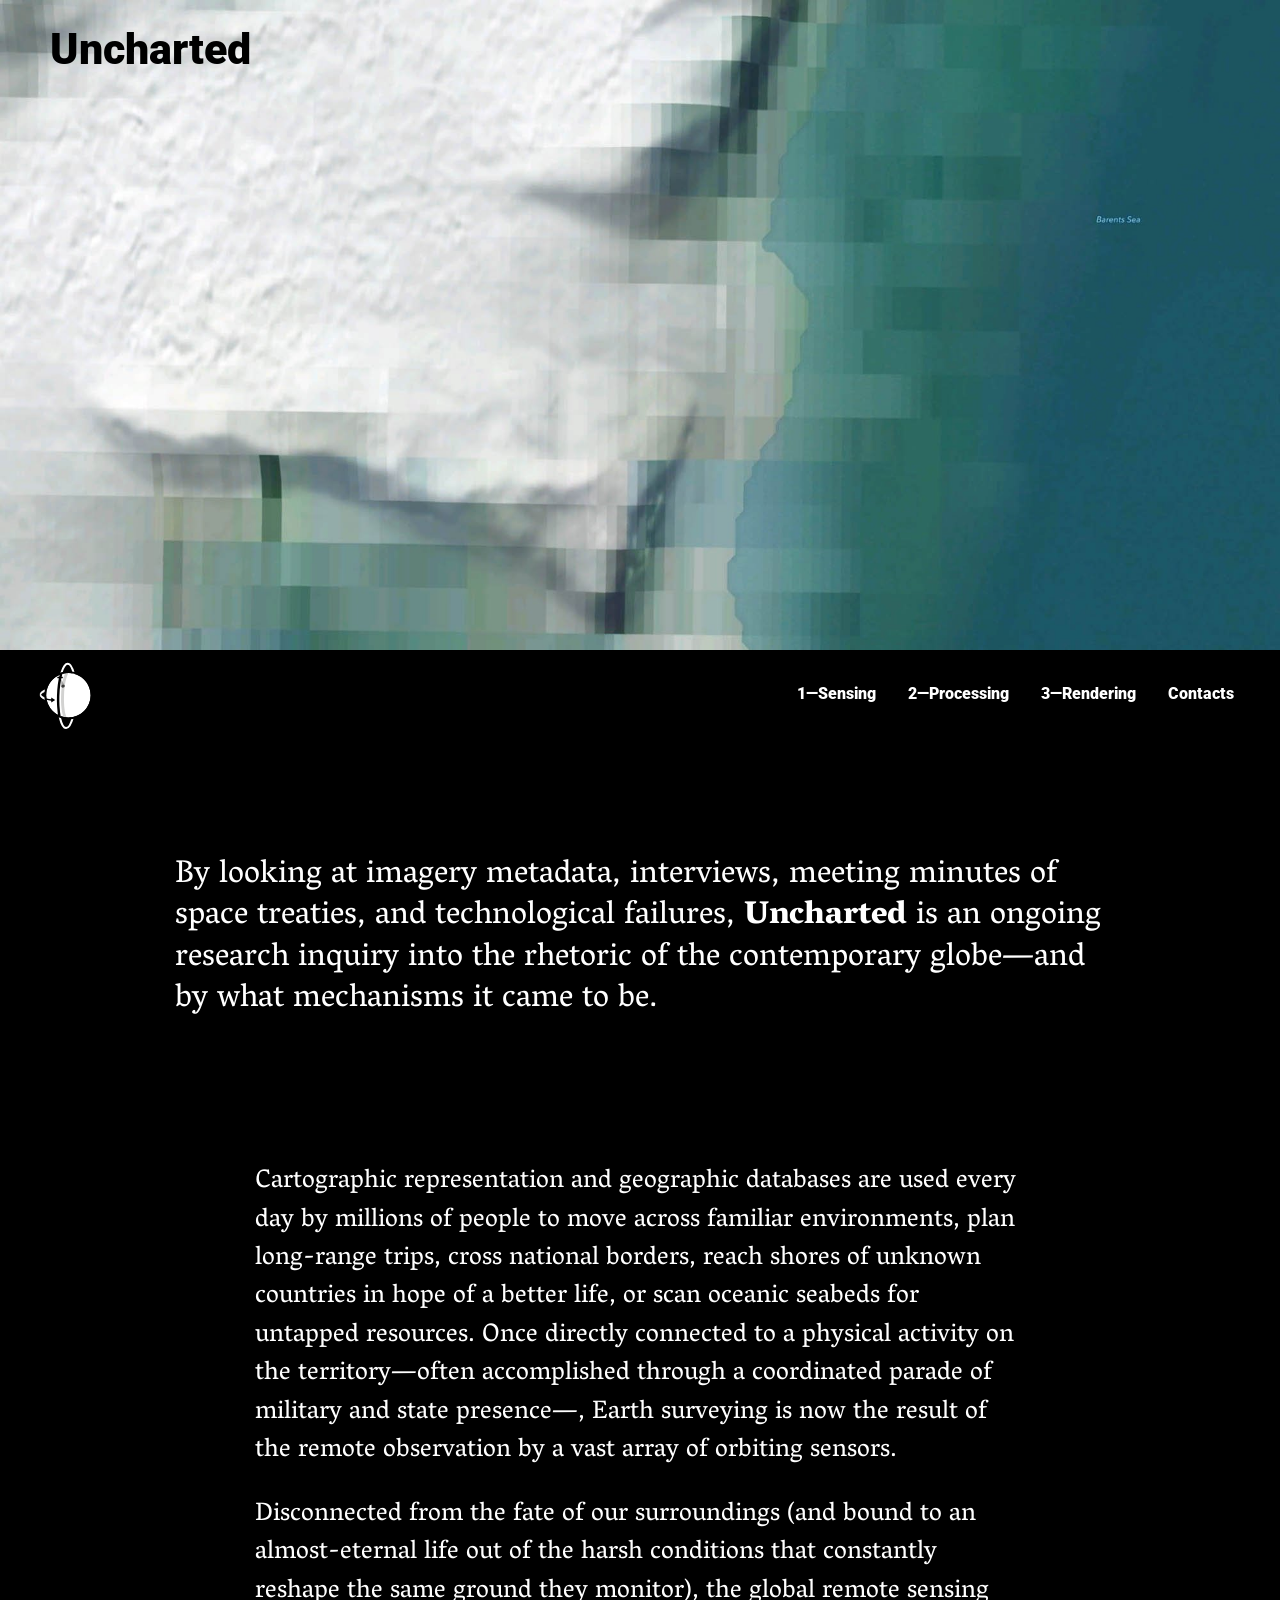
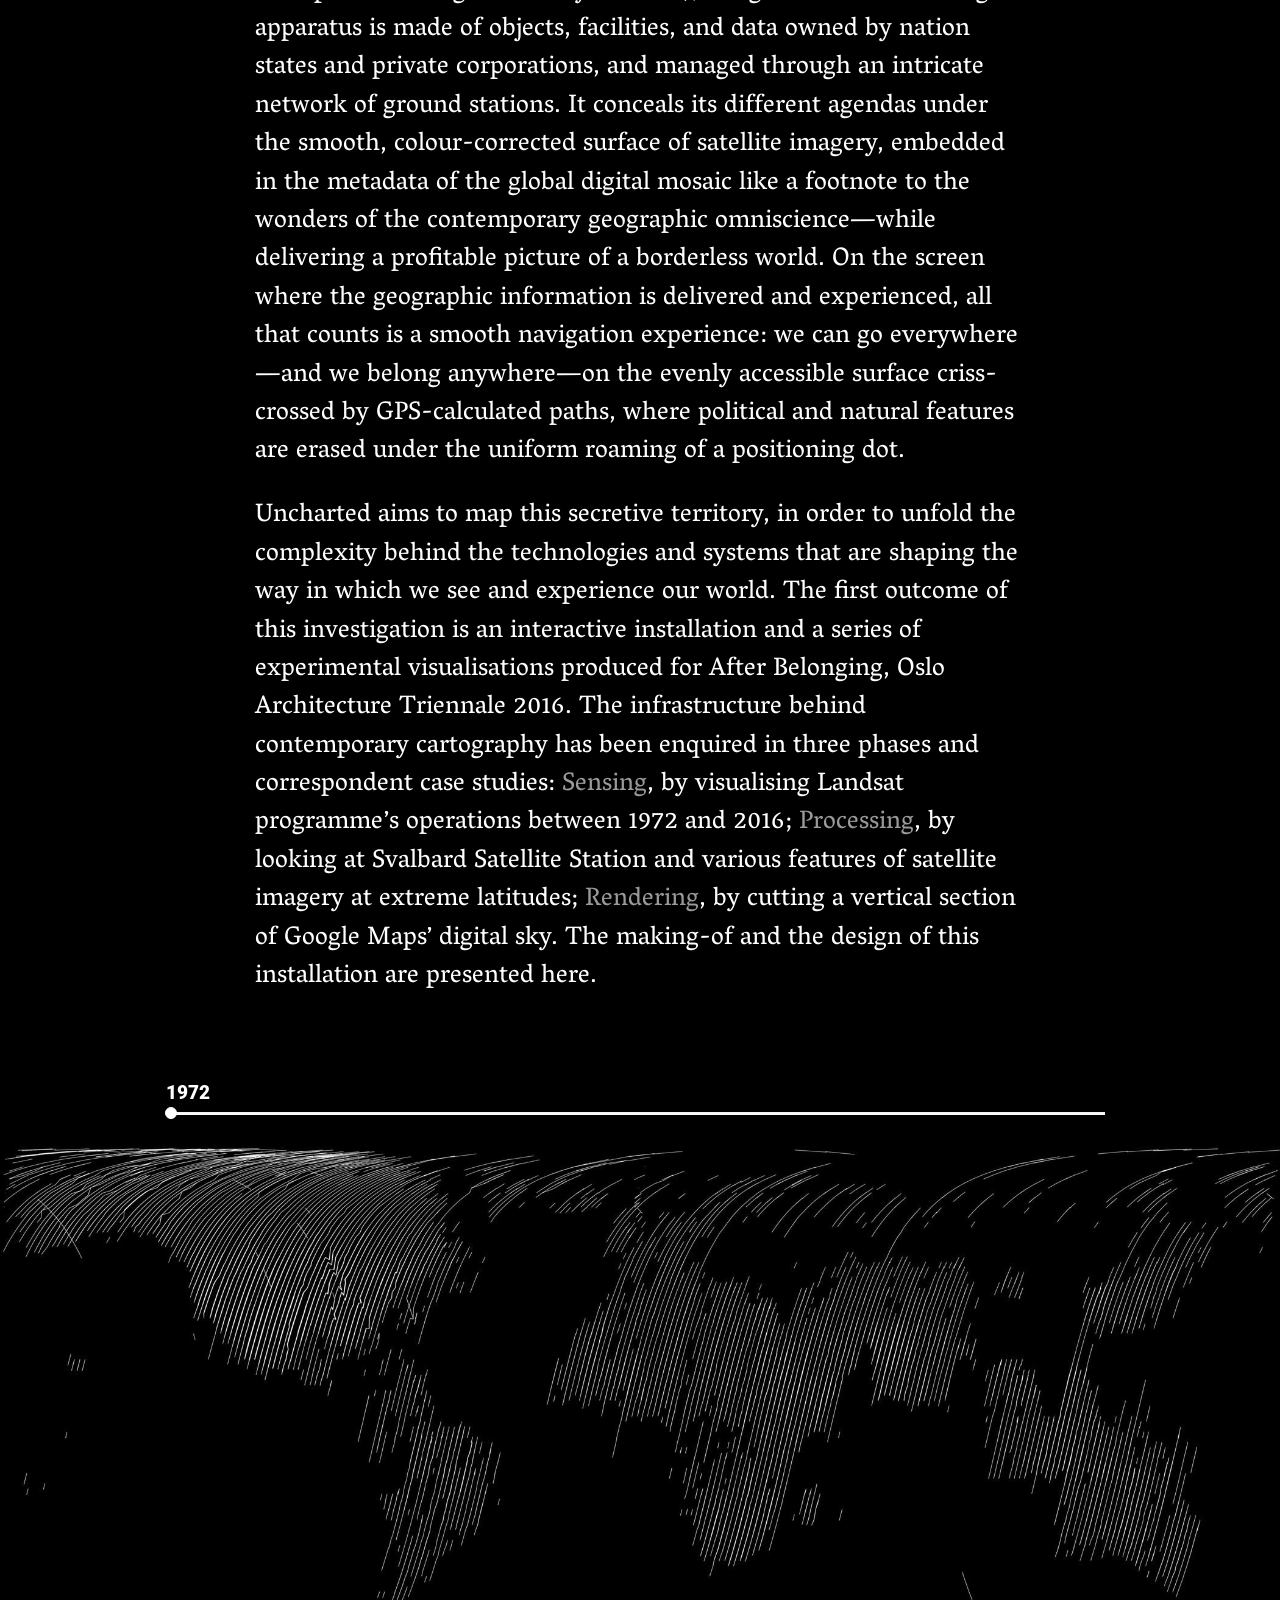
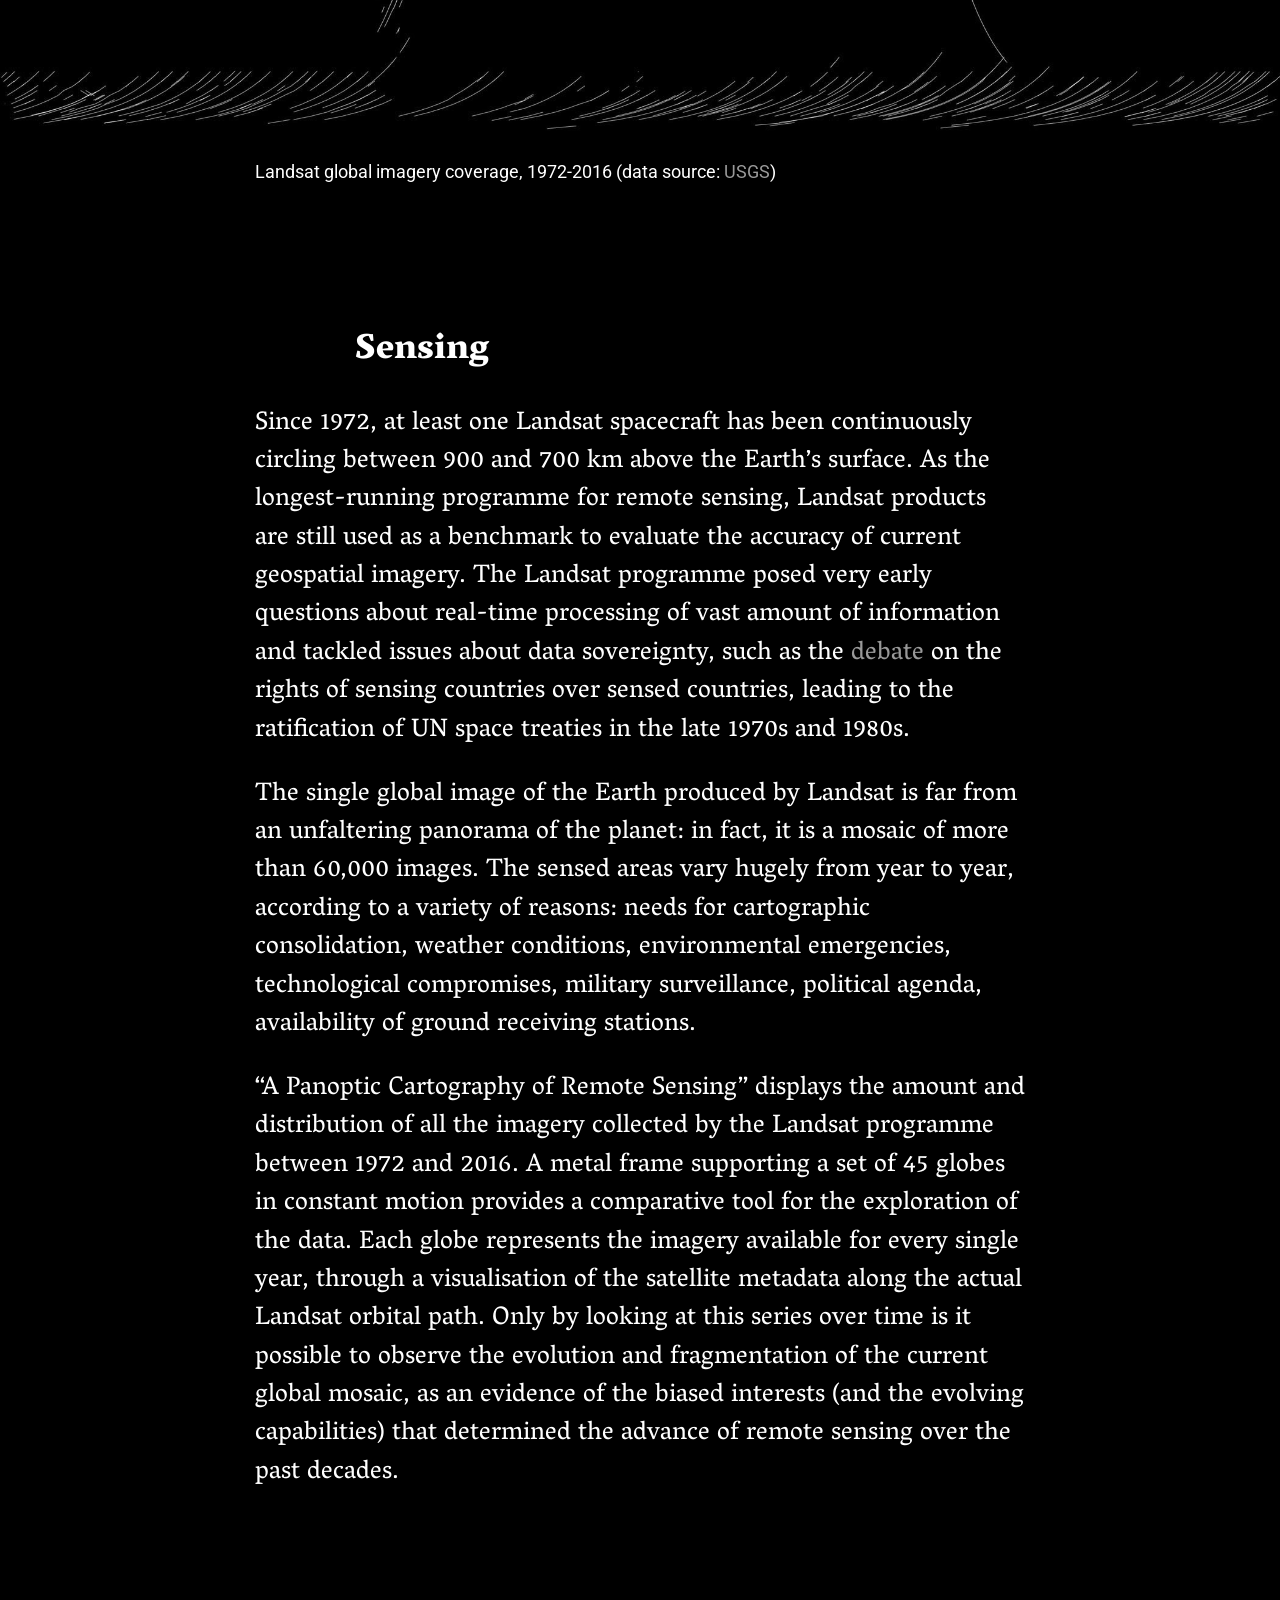
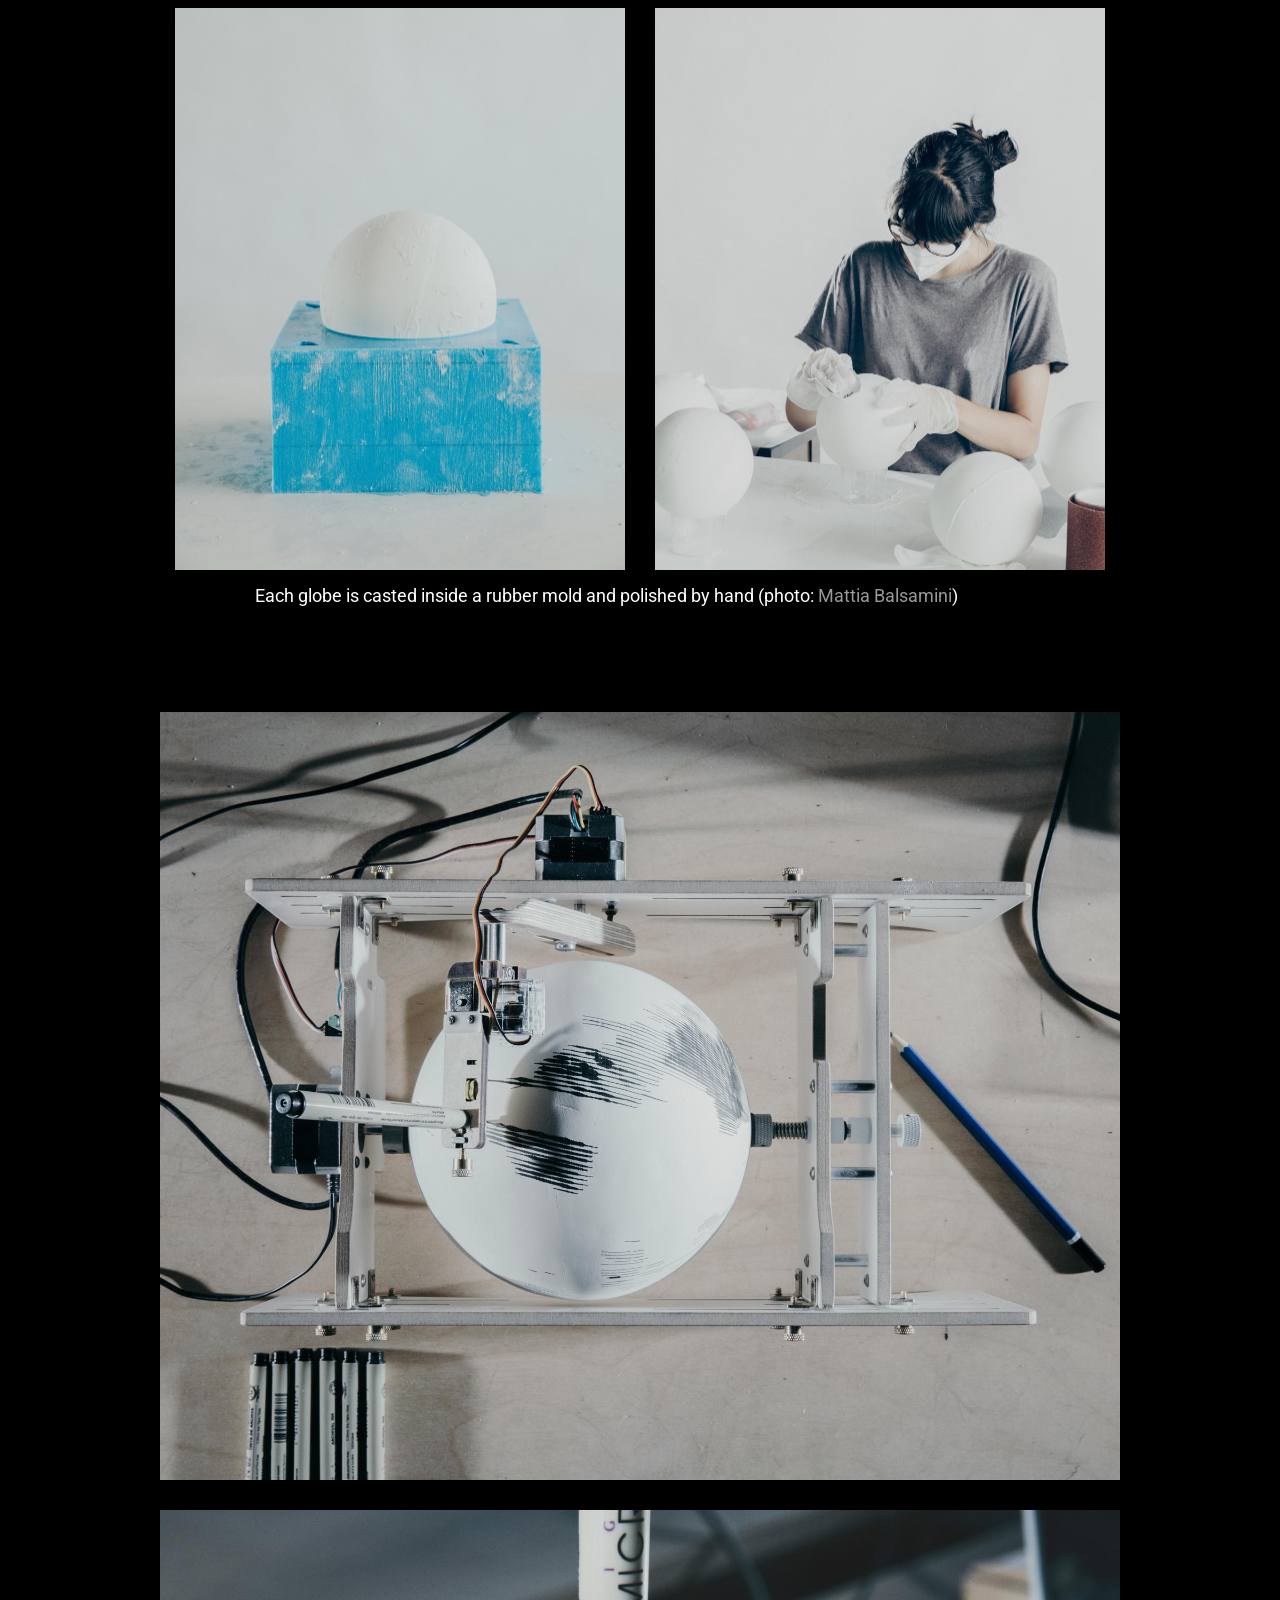
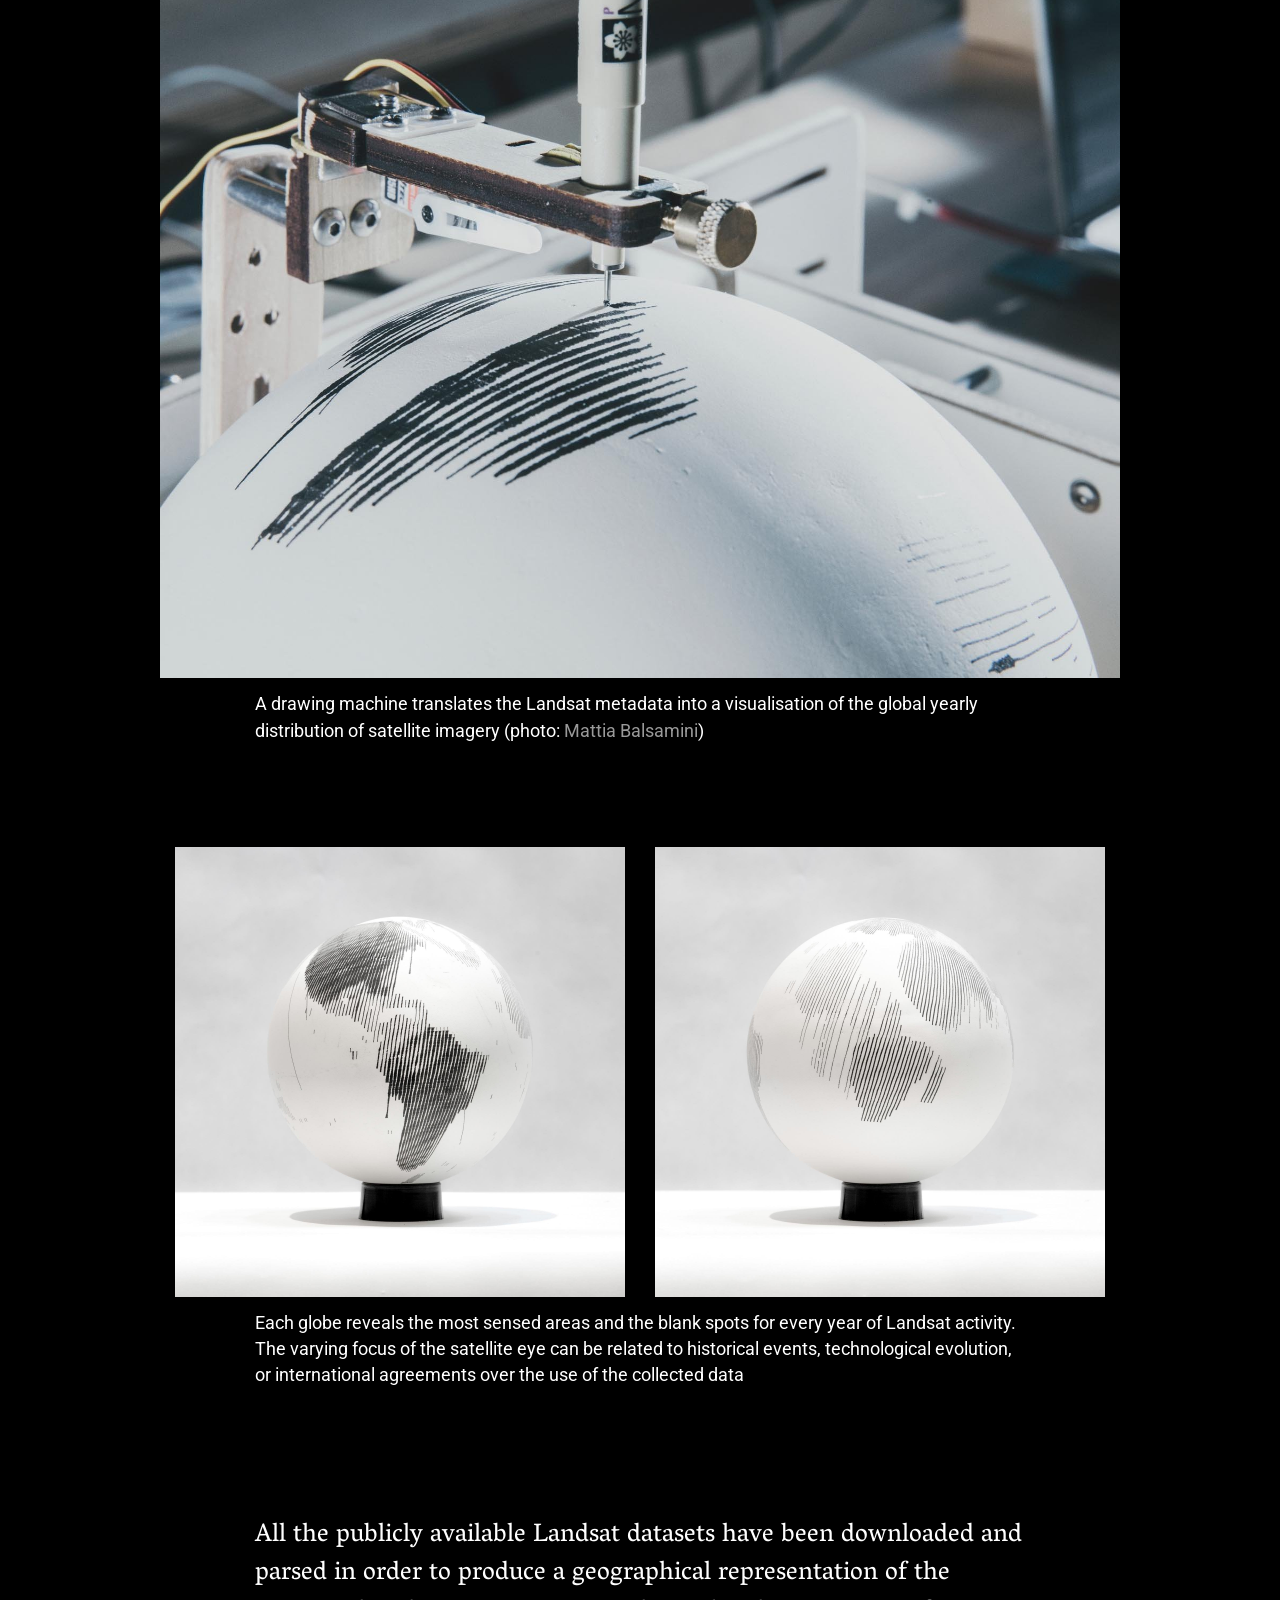
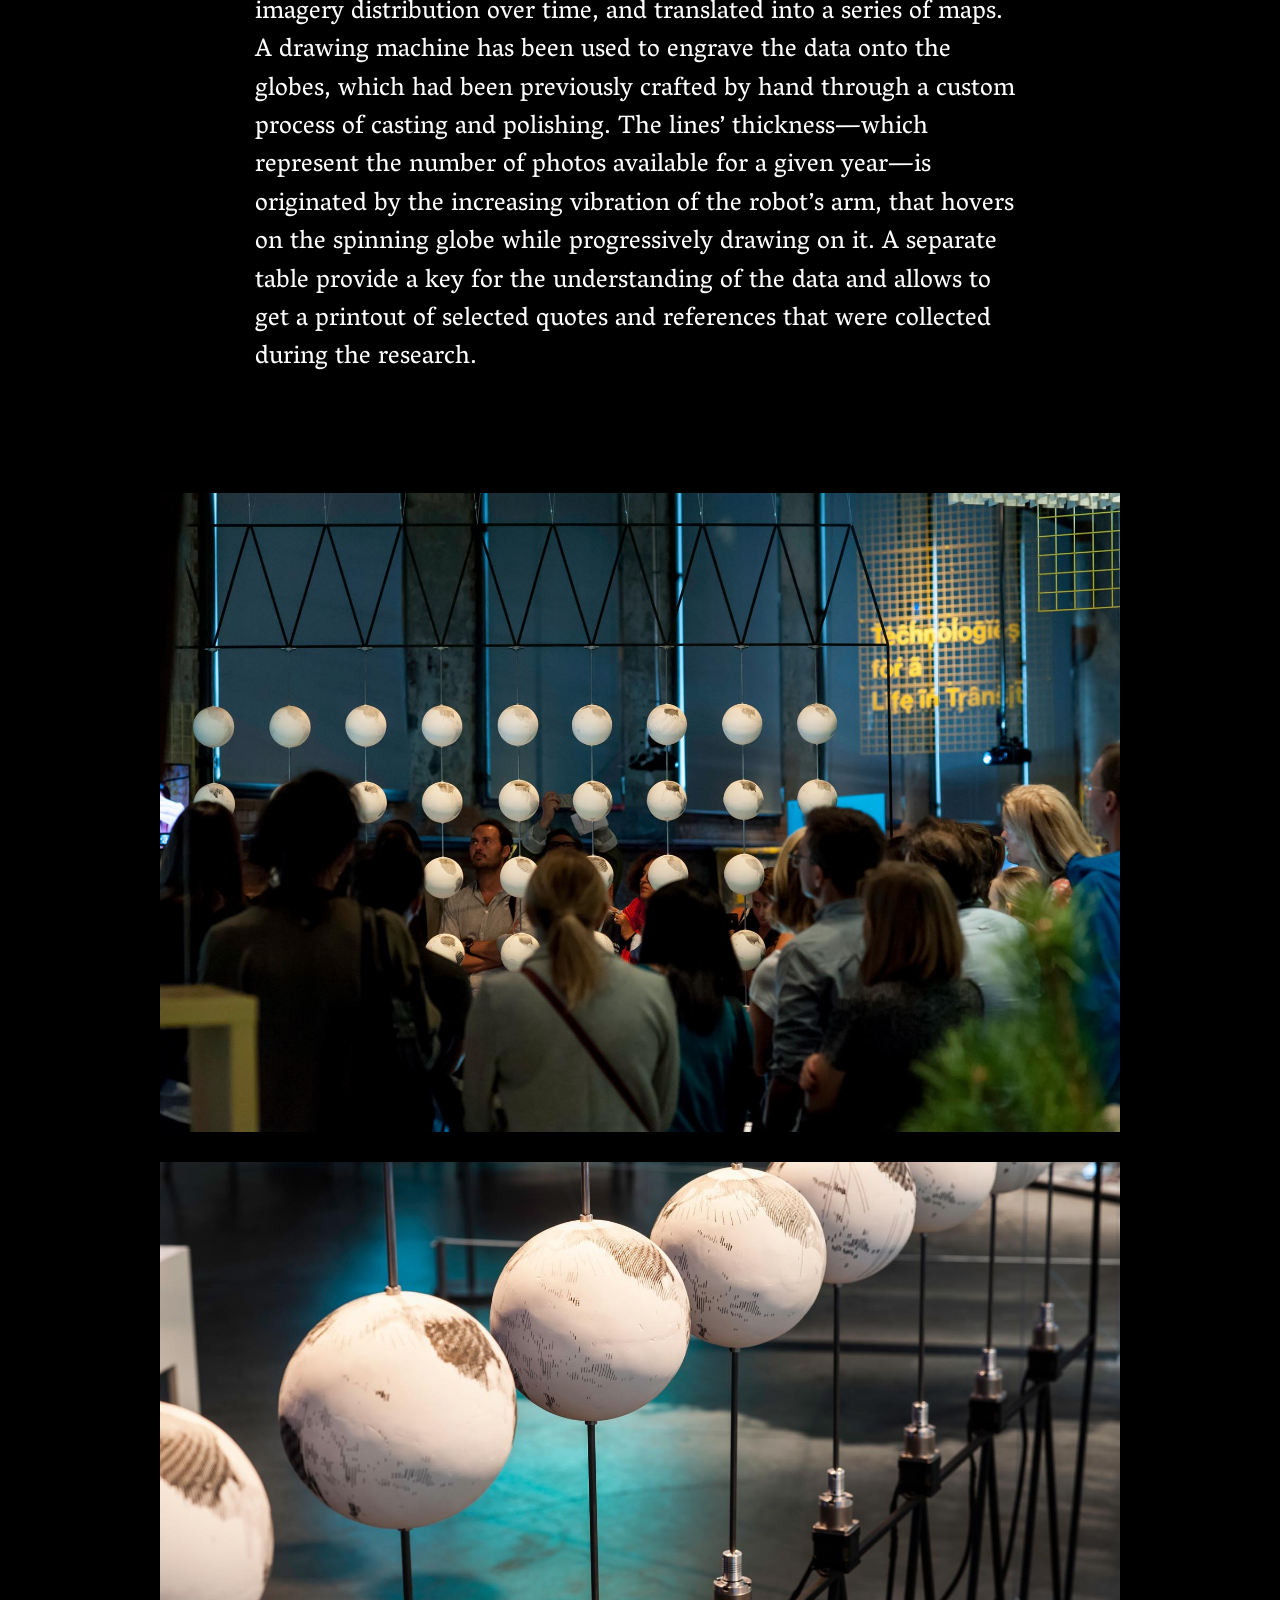
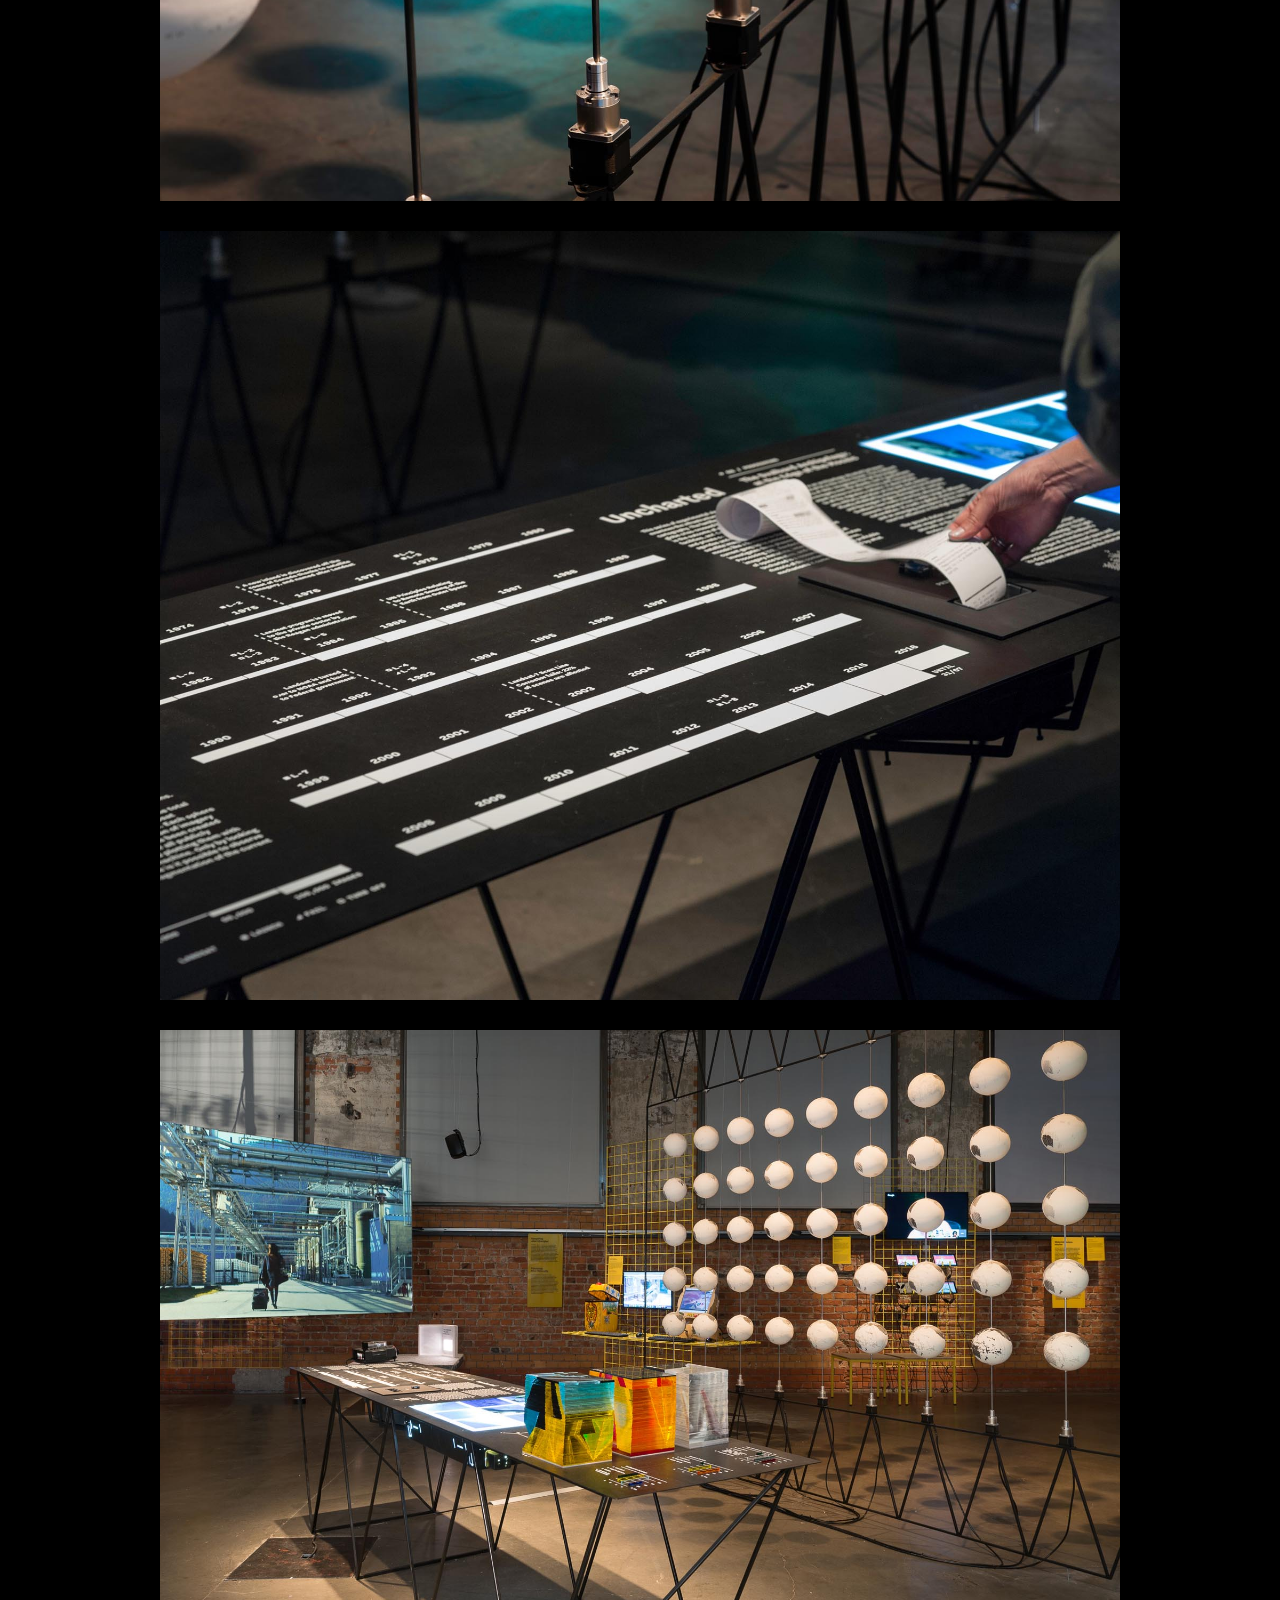
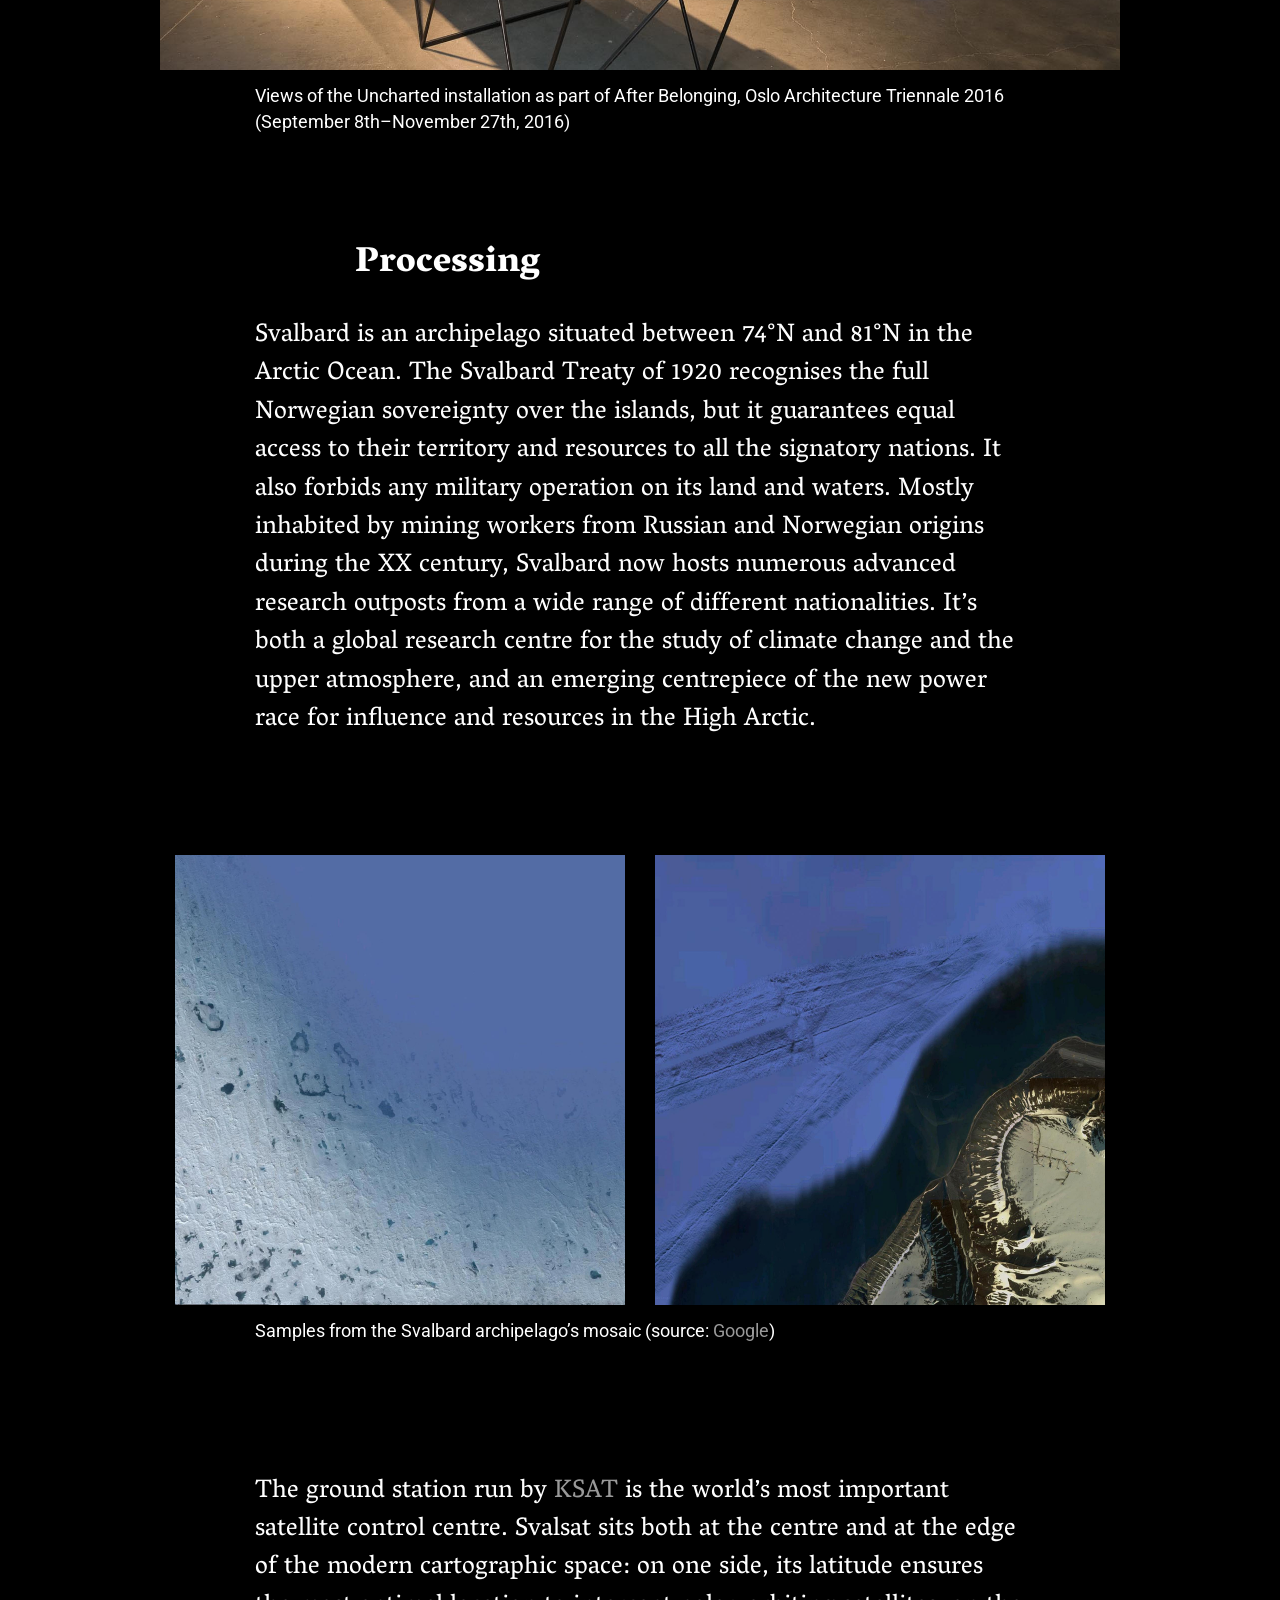
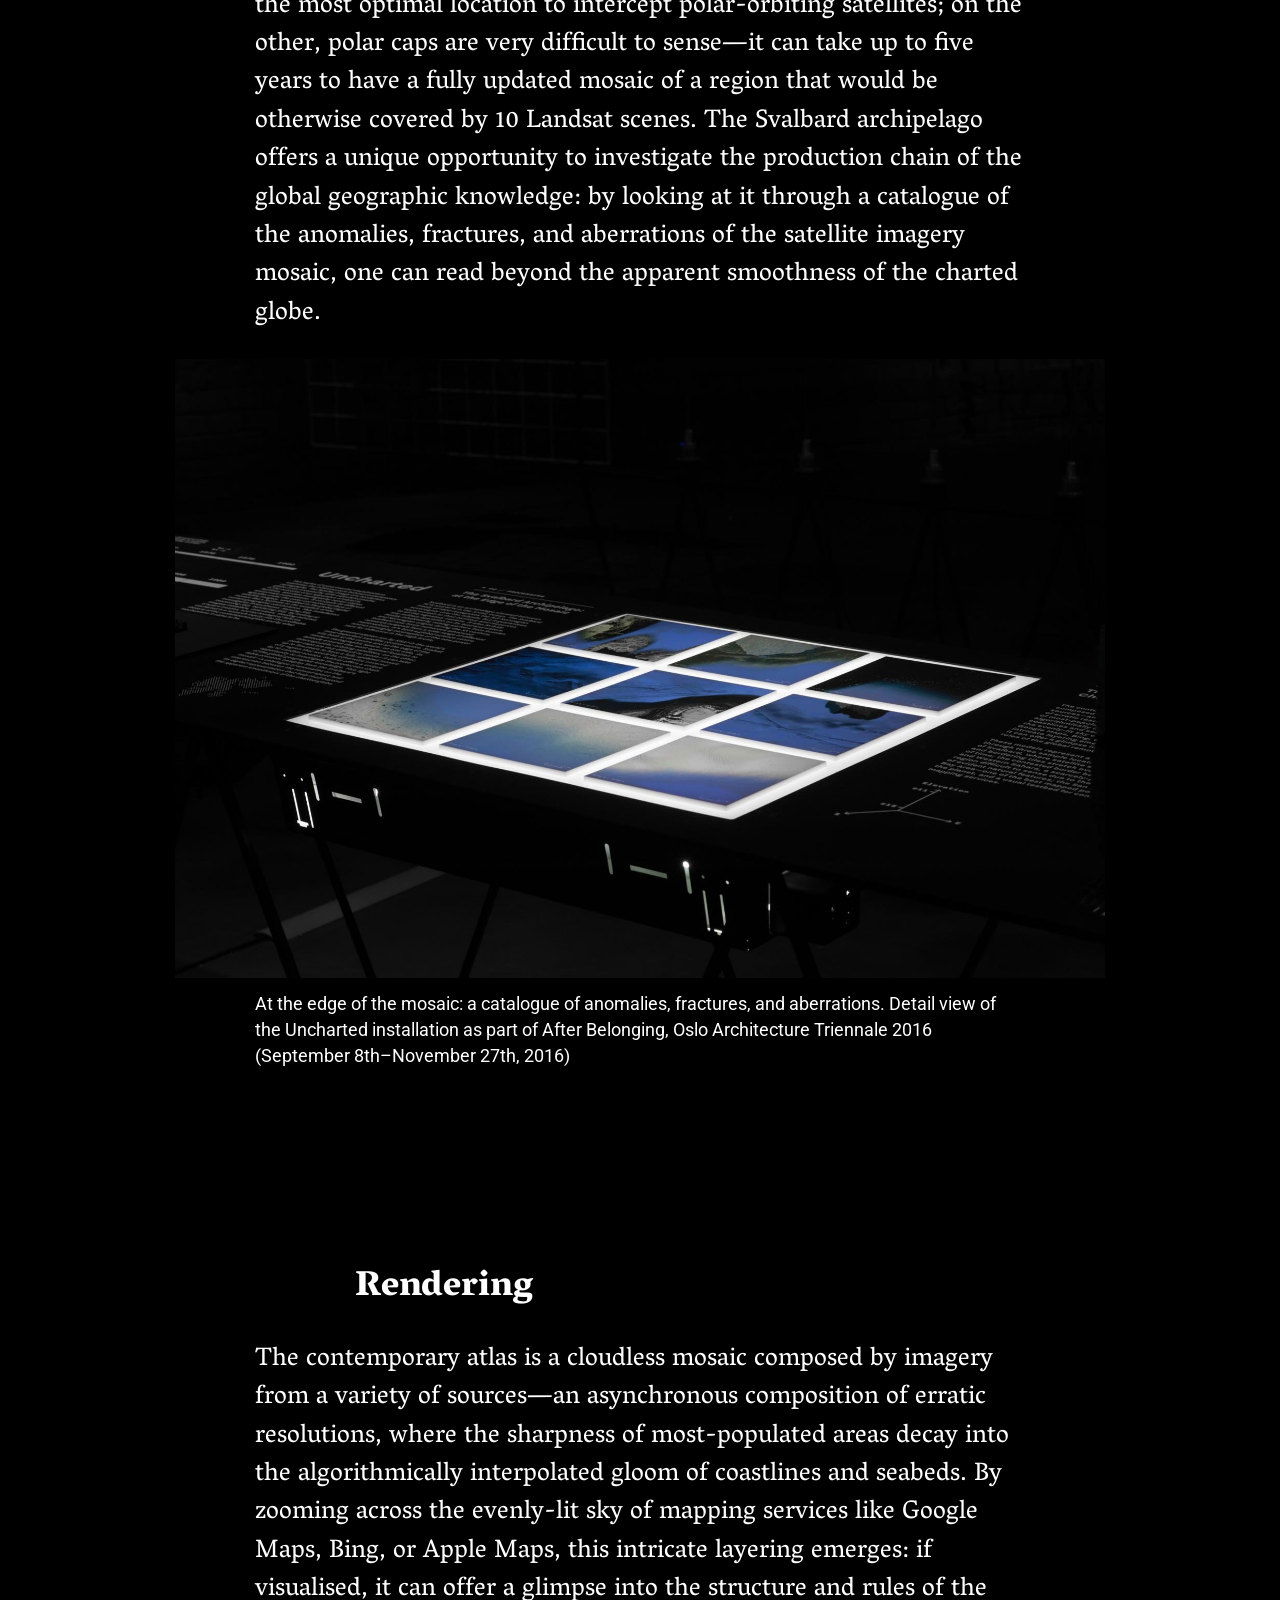
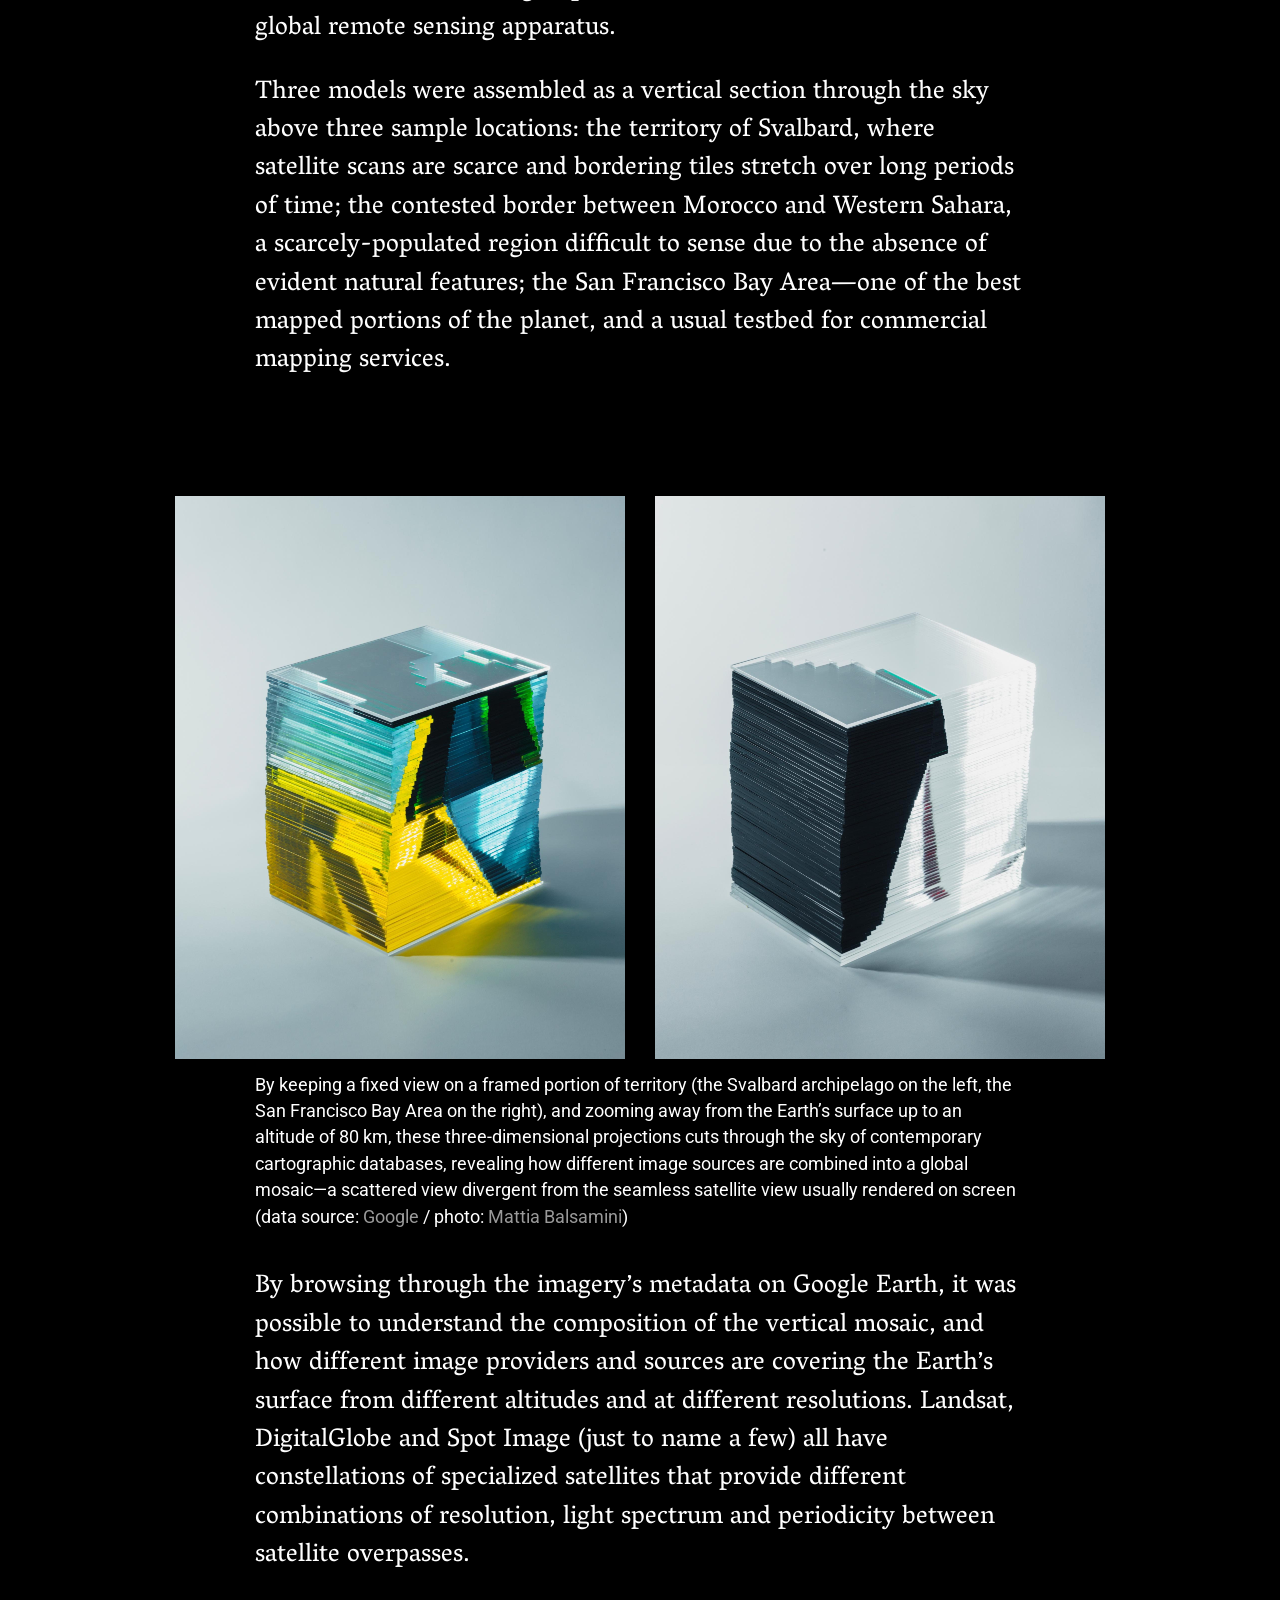
==== commit a5d8291d: "Phase 2a: SEO + perf + a11y foundation - Add description, Open Graph, Twitter card, canonical URL on" ====
--- a/explore.html
+++ b/explore.html
@@ -4,10 +4,24 @@
     <meta charset="utf-8">
     <meta http-equiv="x-ua-compatible" content="ie=edge">
     <meta content='width=device-width, initial-scale=1.0, maximum-scale=1.0, user-scalable=0' name='viewport' />
+    <title>Uncharted — Footnotes to the Atlas</title>
+    <meta name="description" content="An ongoing research inquiry into the rhetoric of the contemporary globe, exploring the Landsat satellite programme, Svalbard's role as a satellite ground station, and the layered mosaic of digital cartography. Installation at the Oslo Architecture Triennale 2016." />
+    <meta name="author" content="Folder" />
+    <link rel="canonical" href="https://uncharted.ooo/explore.html" />
+
+    <meta property="og:type" content="article" />
+    <meta property="og:site_name" content="Uncharted" />
+    <meta property="og:title" content="Uncharted — Footnotes to the Atlas" />
+    <meta property="og:description" content="A research project on the infrastructure of contemporary cartography: Landsat, Svalbard, and the digital mosaic. After Belonging, Oslo Architecture Triennale 2016." />
+    <meta property="og:url" content="https://uncharted.ooo/explore.html" />
     <meta property="og:image" content="https://uncharted.ooo/images/explore/svalbardfb.jpg" />
-    <title>Uncharted</title>
-    <meta property="og:title" content="Uncharted" />
-    <meta property="og:url" content="https://uncharted.ooo" />
+    <meta property="og:locale" content="en_US" />
+
+    <meta name="twitter:card" content="summary_large_image" />
+    <meta name="twitter:title" content="Uncharted — Footnotes to the Atlas" />
+    <meta name="twitter:description" content="A research project on the infrastructure of contemporary cartography. After Belonging, Oslo Architecture Triennale 2016." />
+    <meta name="twitter:image" content="https://uncharted.ooo/images/explore/svalbardfb.jpg" />
+
     <link rel="stylesheet" href="css/foundation.min.css">
     <link href="css/nouislider.css" rel="stylesheet">
     <link rel="stylesheet" href="css/explore.css">
@@ -38,7 +52,7 @@
 
       <div class="top-bar-left">
           <ul class="dropdown menu" data-magellan>
-          <li><a href="#big-image-top"><img id="logonav" src="images/explore/logo.svg"></a></li>
+          <li><a href="#big-image-top"><img id="logonav" src="images/explore/logo.svg" alt="Uncharted"></a></li>
           </ul>
       </div>
         <div class="top-bar-right noMobile">
@@ -130,7 +144,7 @@
 
     <embed id="slider-step-image"  src="images/texture/drawn_1972.jpg" />
 
-    <div id="hand-holder"><img id="handimg" src="images/hand.svg" /></div>
+    <div id="hand-holder"><img id="handimg" src="images/hand.svg" alt="" aria-hidden="true" /></div>
 
 </div>
   <div class="row">
@@ -180,14 +194,14 @@
 
     <div class="row">
       <div class="medium-6 small-12 columns">
-      <img src="images/explore/Uncharted_Balsamini_StudioFolder_08.jpg">
+      <img src="images/explore/Uncharted_Balsamini_StudioFolder_08.jpg" alt="Close-up of a globe being cast inside a rubber mold during the polishing process. Photo: Mattia Balsamini.">
       <div class="spacer noDesktop"></div>
         
       
       </div>
       <div class="medium-6 small-12 columns">
         
-        <img src="images/explore/Uncharted_Balsamini_StudioFolder_15.jpg">
+        <img src="images/explore/Uncharted_Balsamini_StudioFolder_15.jpg" alt="Polishing process for one of the 45 hand-cast globes. Photo: Mattia Balsamini.">
       
       </div>
     </div>
@@ -205,7 +219,7 @@
 
       <div  class="large-12 columns no-padding"   >
         
-        <img alt="" src="images/explore/Uncharted_Balsamini_StudioFolder_22.jpg">
+        <img alt="Drawing machine engraving Landsat metadata onto a spinning globe. Photo: Mattia Balsamini." src="images/explore/Uncharted_Balsamini_StudioFolder_22.jpg">
 
       </div>
     </div>
@@ -214,7 +228,7 @@
       <div class="spacer_small"></div>
       <div  class="large-12 columns no-padding "   >
         
-        <img alt="" src="images/explore/Uncharted_Balsamini_StudioFolder_23.jpg">
+        <img alt="Detail of the drawing machine's arm hovering above a globe, translating Landsat metadata into engraved lines. Photo: Mattia Balsamini." src="images/explore/Uncharted_Balsamini_StudioFolder_23.jpg">
 
       </div>
     </div>
@@ -230,12 +244,12 @@
     <div class="row">
 
       <div class="medium-6 small-12 columns ">
-        <img src="images/explore/aligned_0070_DSC_0729.jpg">
+        <img src="images/explore/aligned_0070_DSC_0729.jpg" alt="Engraved globe showing the most-sensed regions and blank spots for one year of Landsat activity.">
         <div class="spacer noDesktop"></div>
 
       </div>
       <div class="medium-6 small-12 columns ">
-        <img src="images/explore/aligned_0089_DSC_0748.jpg">
+        <img src="images/explore/aligned_0089_DSC_0748.jpg" alt="Second engraved globe showing the varying focus of Landsat satellite coverage across a different year.">
       </div>
 
     </div>
@@ -348,12 +362,12 @@
     <div class="row">
 
       <div class="medium-6 small-12 columns ">
-        <img src="images/explore/Svalbard 01.jpg">
+        <img src="images/explore/Svalbard 01.jpg" alt="Aerial satellite imagery sample of the Svalbard archipelago from Google Maps.">
         <div class="spacer noDesktop"></div>
 
       </div>
       <div class="medium-6 small-12 columns ">
-        <img src="images/explore/Svalbard 04.jpg">
+        <img src="images/explore/Svalbard 04.jpg" alt="Second satellite imagery sample of the Svalbard archipelago, showing seams between image tiles.">
       </div>
 
     </div>
@@ -395,7 +409,7 @@
 
     <div class="row">
       <div class="large-12 columns "   >
-        <img alt="" src="images/explore/Uncharted_After-Belonging_StudioFolder_lightbox.jpg">
+        <img alt="Detail of the Uncharted installation at the Oslo Architecture Triennale 2016, showing a catalogue of anomalies, fractures, and aberrations at the edge of the satellite mosaic." src="images/explore/Uncharted_After-Belonging_StudioFolder_lightbox.jpg">
       </div>
 
 
@@ -443,12 +457,12 @@
     <div class="row">
 
       <div class="medium-6 small-12 columns">
-        <img src="images/explore/Uncharted_Models_Balsamini_StudioFolder_01.jpg">
+        <img src="images/explore/Uncharted_Models_Balsamini_StudioFolder_01.jpg" alt="Vertical 3D model section through the sky above the Svalbard archipelago, revealing layered satellite imagery sources up to 80 km altitude. Photo: Mattia Balsamini.">
     
       
       </div>
       <div class="medium-6 small-12 columns noMobile">
-        <img src="images/explore/Uncharted_Models_Balsamini_StudioFolder_07.jpg">
+        <img src="images/explore/Uncharted_Models_Balsamini_StudioFolder_07.jpg" alt="Companion 3D model section above the San Francisco Bay Area, contrasting the dense imagery coverage of a heavily-mapped region with the sparser layers above Svalbard. Photo: Mattia Balsamini.">
 
       
       </div>
@@ -487,7 +501,7 @@
       <div class="spacer"></div>
       <div  class="large-12 columns no-padding "   >
         
-        <img alt="" src="images/explore/Uncharted_After-Belonging_StudioFolder_15.jpg">
+        <img alt="Wide view of the Uncharted installation showing the metal frame of globes alongside the supporting documentation." src="images/explore/Uncharted_After-Belonging_StudioFolder_15.jpg">
 
       </div>
     </div>
@@ -770,54 +784,54 @@
 </script>
 
 <div id="preload">
-<img src="images/explore/Svalbard 03.jpg" width="1" height="1" />
-
-
-<img src="images/texture/drawn_1972.jpg" width="1" height="1" />
-<img src="images/texture/drawn_1973.jpg" width="1" height="1" />
-<img src="images/texture/drawn_1974.jpg" width="1" height="1" />
-<img src="images/texture/drawn_1975.jpg" width="1" height="1" />
-<img src="images/texture/drawn_1976.jpg" width="1" height="1" />
-<img src="images/texture/drawn_1977.jpg" width="1" height="1" />
-<img src="images/texture/drawn_1978.jpg" width="1" height="1" />
-<img src="images/texture/drawn_1979.jpg" width="1" height="1" />
-<img src="images/texture/drawn_1980.jpg" width="1" height="1" />
-<img src="images/texture/drawn_1981.jpg" width="1" height="1" />
-<img src="images/texture/drawn_1982.jpg" width="1" height="1" />
-<img src="images/texture/drawn_1983.jpg" width="1" height="1" />
-<img src="images/texture/drawn_1984.jpg" width="1" height="1" />
-<img src="images/texture/drawn_1985.jpg" width="1" height="1" />
-<img src="images/texture/drawn_1986.jpg" width="1" height="1" />
-<img src="images/texture/drawn_1987.jpg" width="1" height="1" />
-<img src="images/texture/drawn_1988.jpg" width="1" height="1" />
-<img src="images/texture/drawn_1989.jpg" width="1" height="1" />
-<img src="images/texture/drawn_1990.jpg" width="1" height="1" />
-<img src="images/texture/drawn_1991.jpg" width="1" height="1" />
-<img src="images/texture/drawn_1992.jpg" width="1" height="1" />
-<img src="images/texture/drawn_1993.jpg" width="1" height="1" />
-<img src="images/texture/drawn_1994.jpg" width="1" height="1" />
-<img src="images/texture/drawn_1995.jpg" width="1" height="1" />
-<img src="images/texture/drawn_1996.jpg" width="1" height="1" />
-<img src="images/texture/drawn_1997.jpg" width="1" height="1" />
-<img src="images/texture/drawn_1998.jpg" width="1" height="1" />
-<img src="images/texture/drawn_1999.jpg" width="1" height="1" />
-<img src="images/texture/drawn_2000.jpg" width="1" height="1" />
-<img src="images/texture/drawn_2001.jpg" width="1" height="1" />
-<img src="images/texture/drawn_2002.jpg" width="1" height="1" />
-<img src="images/texture/drawn_2003.jpg" width="1" height="1" />
-<img src="images/texture/drawn_2004.jpg" width="1" height="1" />
-<img src="images/texture/drawn_2005.jpg" width="1" height="1" />
-<img src="images/texture/drawn_2006.jpg" width="1" height="1" />
-<img src="images/texture/drawn_2007.jpg" width="1" height="1" />
-<img src="images/texture/drawn_2008.jpg" width="1" height="1" />
-<img src="images/texture/drawn_2009.jpg" width="1" height="1" />
-<img src="images/texture/drawn_2010.jpg" width="1" height="1" />
-<img src="images/texture/drawn_2011.jpg" width="1" height="1" />
-<img src="images/texture/drawn_2012.jpg" width="1" height="1" />
-<img src="images/texture/drawn_2013.jpg" width="1" height="1" />
-<img src="images/texture/drawn_2014.jpg" width="1" height="1" />
-<img src="images/texture/drawn_2015.jpg" width="1" height="1" />
-<img src="images/texture/drawn_2016.jpg" width="1" height="1" />
+<img src="images/explore/Svalbard 03.jpg" width="1" height="1" alt="" aria-hidden="true" />
+
+
+<img src="images/texture/drawn_1972.jpg" width="1" height="1" alt="" aria-hidden="true" />
+<img src="images/texture/drawn_1973.jpg" width="1" height="1" alt="" aria-hidden="true" />
+<img src="images/texture/drawn_1974.jpg" width="1" height="1" alt="" aria-hidden="true" />
+<img src="images/texture/drawn_1975.jpg" width="1" height="1" alt="" aria-hidden="true" />
+<img src="images/texture/drawn_1976.jpg" width="1" height="1" alt="" aria-hidden="true" />
+<img src="images/texture/drawn_1977.jpg" width="1" height="1" alt="" aria-hidden="true" />
+<img src="images/texture/drawn_1978.jpg" width="1" height="1" alt="" aria-hidden="true" />
+<img src="images/texture/drawn_1979.jpg" width="1" height="1" alt="" aria-hidden="true" />
+<img src="images/texture/drawn_1980.jpg" width="1" height="1" alt="" aria-hidden="true" />
+<img src="images/texture/drawn_1981.jpg" width="1" height="1" alt="" aria-hidden="true" />
+<img src="images/texture/drawn_1982.jpg" width="1" height="1" alt="" aria-hidden="true" />
+<img src="images/texture/drawn_1983.jpg" width="1" height="1" alt="" aria-hidden="true" />
+<img src="images/texture/drawn_1984.jpg" width="1" height="1" alt="" aria-hidden="true" />
+<img src="images/texture/drawn_1985.jpg" width="1" height="1" alt="" aria-hidden="true" />
+<img src="images/texture/drawn_1986.jpg" width="1" height="1" alt="" aria-hidden="true" />
+<img src="images/texture/drawn_1987.jpg" width="1" height="1" alt="" aria-hidden="true" />
+<img src="images/texture/drawn_1988.jpg" width="1" height="1" alt="" aria-hidden="true" />
+<img src="images/texture/drawn_1989.jpg" width="1" height="1" alt="" aria-hidden="true" />
+<img src="images/texture/drawn_1990.jpg" width="1" height="1" alt="" aria-hidden="true" />
+<img src="images/texture/drawn_1991.jpg" width="1" height="1" alt="" aria-hidden="true" />
+<img src="images/texture/drawn_1992.jpg" width="1" height="1" alt="" aria-hidden="true" />
+<img src="images/texture/drawn_1993.jpg" width="1" height="1" alt="" aria-hidden="true" />
+<img src="images/texture/drawn_1994.jpg" width="1" height="1" alt="" aria-hidden="true" />
+<img src="images/texture/drawn_1995.jpg" width="1" height="1" alt="" aria-hidden="true" />
+<img src="images/texture/drawn_1996.jpg" width="1" height="1" alt="" aria-hidden="true" />
+<img src="images/texture/drawn_1997.jpg" width="1" height="1" alt="" aria-hidden="true" />
+<img src="images/texture/drawn_1998.jpg" width="1" height="1" alt="" aria-hidden="true" />
+<img src="images/texture/drawn_1999.jpg" width="1" height="1" alt="" aria-hidden="true" />
+<img src="images/texture/drawn_2000.jpg" width="1" height="1" alt="" aria-hidden="true" />
+<img src="images/texture/drawn_2001.jpg" width="1" height="1" alt="" aria-hidden="true" />
+<img src="images/texture/drawn_2002.jpg" width="1" height="1" alt="" aria-hidden="true" />
+<img src="images/texture/drawn_2003.jpg" width="1" height="1" alt="" aria-hidden="true" />
+<img src="images/texture/drawn_2004.jpg" width="1" height="1" alt="" aria-hidden="true" />
+<img src="images/texture/drawn_2005.jpg" width="1" height="1" alt="" aria-hidden="true" />
+<img src="images/texture/drawn_2006.jpg" width="1" height="1" alt="" aria-hidden="true" />
+<img src="images/texture/drawn_2007.jpg" width="1" height="1" alt="" aria-hidden="true" />
+<img src="images/texture/drawn_2008.jpg" width="1" height="1" alt="" aria-hidden="true" />
+<img src="images/texture/drawn_2009.jpg" width="1" height="1" alt="" aria-hidden="true" />
+<img src="images/texture/drawn_2010.jpg" width="1" height="1" alt="" aria-hidden="true" />
+<img src="images/texture/drawn_2011.jpg" width="1" height="1" alt="" aria-hidden="true" />
+<img src="images/texture/drawn_2012.jpg" width="1" height="1" alt="" aria-hidden="true" />
+<img src="images/texture/drawn_2013.jpg" width="1" height="1" alt="" aria-hidden="true" />
+<img src="images/texture/drawn_2014.jpg" width="1" height="1" alt="" aria-hidden="true" />
+<img src="images/texture/drawn_2015.jpg" width="1" height="1" alt="" aria-hidden="true" />
+<img src="images/texture/drawn_2016.jpg" width="1" height="1" alt="" aria-hidden="true" />
 </div>
 
 
